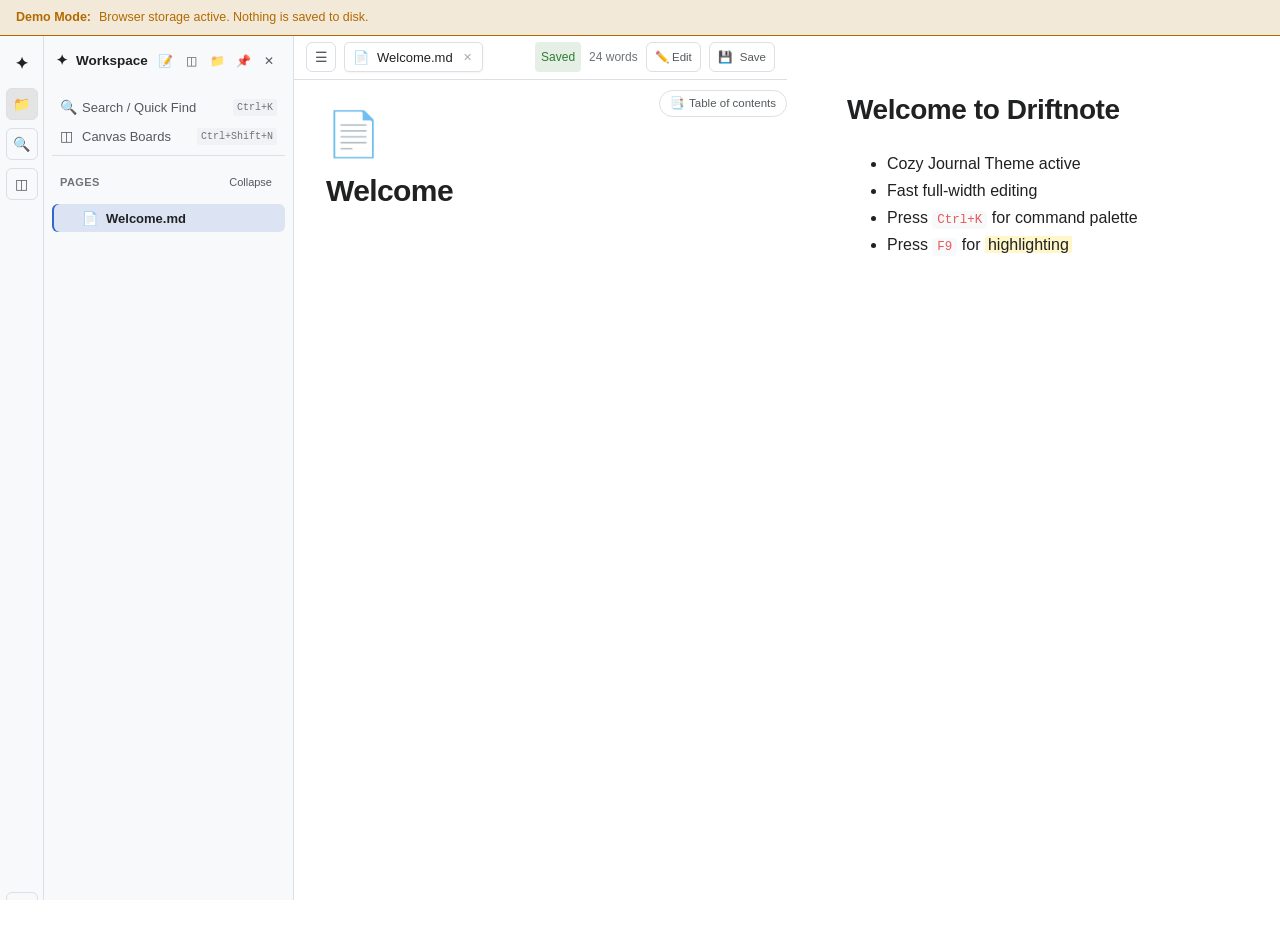
==== src/index.html @ 51c546cd "refactor(notes): remove meta chips from note header and strip all tag controls" ====
<!DOCTYPE html>
<html lang="en">
<head>
<meta charset="utf-8">
<meta name="viewport" content="width=device-width, initial-scale=1, viewport-fit=cover">
<title>Driftnote</title>
<link rel="stylesheet" href="style.css">
</head>
<body data-type="md" data-mode="read" data-canvas-view="board">

<div id="app-error-banner" class="banner banner-error" hidden>
  <strong>Error:</strong>
  <span id="app-error-text" style="flex:1"></span>
  <button id="btn-close-error-banner" style="background:transparent;border:none;cursor:pointer;color:inherit;font-size:16px;padding:0 4px;" aria-label="Dismiss">&times;</button>
</div>
<div id="tauri-missing-banner" class="banner banner-error" hidden>
  <strong>Critical Platform Error:</strong> Tauri environment detected but <code>window.__TAURI__.core</code> is missing. IPC disabled.
</div>
<div id="demo-mode-banner" class="banner banner-warn" hidden>
  <strong>Demo Mode:</strong> Browser storage active. Nothing is saved to disk.
</div>
<div id="canvas-broken-banner" class="banner banner-error" hidden>
  <strong>Corrupted Canvas JSON:</strong> Parsing failed. Edits and autosave are disabled for this file to prevent data loss.
</div>

<div id="shell">
  <!-- Minimal Collapsed Quick Rail -->
  <nav id="rail" aria-label="Quick Navigation">
    <div class="rail-logo" title="Driftnote">✦</div>

    <div class="rail-group">
      <button id="rail-files" class="rail-btn active" title="Toggle Sidebar (Shift+ArrowLeft)" aria-label="Toggle Files Sidebar">
        <span class="rail-icon">📁</span>
        <span class="rail-tooltip">Sidebar</span>
      </button>
      <button id="rail-search" class="rail-btn" title="Quick Find (Ctrl+K)" aria-label="Command Palette">
        <span class="rail-icon">🔍</span>
        <span class="rail-tooltip">Search</span>
      </button>
      <button id="rail-boards" class="rail-btn" title="New Canvas Board (Ctrl+Shift+N)" aria-label="New Canvas Board">
        <span class="rail-icon">◫</span>
        <span class="rail-tooltip">New Canvas</span>
      </button>
    </div>

    <div class="rail-footer">
      <button id="btn-open-settings-rail" class="rail-btn" title="Settings" aria-label="Settings">
        <span class="rail-icon">⚙️</span>
        <span class="rail-tooltip">Settings</span>
      </button>
      <!-- Kept for programmatic theme dispatch -->
      <button id="btn-theme" class="rail-btn" title="Toggle Theme (Ctrl+Shift+T)" aria-label="Toggle Theme" style="display:none">
        <span class="btn-icon">☀️</span>
      </button>
    </div>
  </nav>

  <!-- Slide-out Drawer Overlay Backdrop (Mobile) -->
  <div id="drawer-backdrop" class="drawer-backdrop" hidden></div>

  <!-- Notion-Style Sidebar (Drawer) -->
  <aside id="drawer" class="drawer" aria-label="File Drawer">
    <!-- Workspace Header -->
    <div class="drawer-header">
      <div class="vault-info" id="btn-sidebar-workspace-switch" title="Click to open or change folder">
        <span id="vault-icon" class="vault-icon">✦</span>
        <span id="vault-title" class="vault-title">Workspace</span>
      </div>
      <div class="drawer-header-actions">
        <button id="btn-new-note" class="btn-icon-sm" title="New note (Ctrl+N)" aria-label="New note">📝</button>
        <button id="btn-new-canvas" class="btn-icon-sm" title="New canvas (Ctrl+Shift+N)" aria-label="New canvas">◫</button>
        <button id="btn-new-folder" class="btn-icon-sm" title="New folder" aria-label="New folder">📁</button>
        <button id="btn-pin-drawer" class="btn-icon-sm" title="Pin sidebar" aria-pressed="true">📌</button>
        <button id="btn-close-drawer" class="btn-icon-sm btn-drawer-close" title="Close sidebar" aria-label="Close sidebar">✕</button>
      </div>
    </div>

    <!-- Quick Navigation (Search, Settings, Boards, Tags) -->
    <div class="sidebar-nav-list">
      <div class="sidebar-nav-item" id="nav-item-search">
        <span class="nav-item-icon">🔍</span>
        <span class="nav-item-label">Search / Quick Find</span>
        <span class="nav-item-key">Ctrl+K</span>
      </div>
      <div class="sidebar-nav-item" id="nav-item-boards">
        <span class="nav-item-icon">◫</span>
        <span class="nav-item-label">Canvas Boards</span>
        <span class="nav-item-key">Ctrl+Shift+N</span>
      </div>
    </div>

    <!-- Section: Pages -->
    <div class="sidebar-section-header">
      <span class="sidebar-section-title">PAGES</span>
      <div class="sidebar-section-actions">
        <button id="btn-collapse-all" class="btn-section-action" title="Collapse all folders">Collapse</button>
      </div>
    </div>

    <!-- Hidden triggers preserved for compatibility -->
    <button id="btn-open-dir" style="display:none">Open folder</button>

    <!-- File Tree -->
    <div id="file-tree" role="tree" aria-label="File tree"></div>

    <!-- Sidebar Bottom Footer -->
  </aside>

  <!-- Workspace Area -->
  <div id="workspace">
    <!-- Top Bar: Sidebar Toggle, Tabs, Save, Status -->
    <header id="tabs-bar">
      <button id="btn-open-drawer" class="tab-drawer-toggle" title="Toggle sidebar (Shift+ArrowLeft)" aria-label="Toggle sidebar">
        <span class="drawer-toggle-icon">☰</span>
      </button>

      <div id="tabs-list" class="tabs-list" role="tablist">
        <!-- Tab items injected dynamically by app.js -->
      </div>

      <div class="tabs-actions">
        <div id="status-pill-note" class="status-pill-group">
          <span id="status-badge" class="status-badge saved">Saved</span>
          <span id="pill-words" class="pill-meta">0 words</span>
          <button id="btn-view-mode" class="pill-btn" title="Toggle Read / Edit mode (Ctrl+E)">✏️ Edit</button>
        </div>

        <button id="btn-save" class="btn-sm btn-save" title="Save file (Ctrl+S)">
          <span>💾</span>
          <span>Save</span>
        </button>
      </div>
    </header>

    <!-- Main Stage Container -->
    <main id="main">
      <!-- Markdown Stage -->
      <section id="doc-container">
        <!-- Notion-Style Welcome Stage (Displayed when no note is open) -->
        <div id="welcome-stage" class="welcome-stage" hidden>
          <div class="welcome-card">
            <div class="welcome-icon">✦</div>
            <h2 class="welcome-title">Welcome to Driftnote</h2>
            <p class="welcome-desc">A private, offline markdown workspace and infinite visual canvas.</p>
            <div class="welcome-links">
              <button id="welcome-btn-open-dir" class="welcome-link">Open folder</button>
              <span class="welcome-sep">·</span>
              <button id="welcome-btn-new-note" class="welcome-link">New note</button>
              <span class="welcome-sep">·</span>
              <button id="welcome-btn-new-board" class="welcome-link">New canvas</button>
              <span class="welcome-sep">·</span>
              <button id="welcome-btn-settings" class="welcome-link">Settings</button>
            </div>
          </div>
        </div>

        <!-- Notion-Style Note Header with Title & Properties -->
        <div id="note-header" class="note-header">
          <div class="note-header-inner">
            <div id="note-page-icon" class="note-page-icon">📄</div>

            <div class="note-header-main">
              <h1 id="note-title" class="note-title" contenteditable="false" placeholder="Untitled">No file open</h1></div>
            </div>

            <!-- Outline Widget (On this page) -->
            <div id="note-outline-widget" class="outline-widget">
              <div class="outline-pill" tabindex="0" role="button" aria-expanded="false" title="Table of contents">
                <span class="outline-icon">📑</span>
                <span class="outline-label">Table of contents</span>
              </div>
              <div id="outline-dropdown" class="outline-dropdown" role="navigation" aria-label="Page Table of Contents">
                <div class="outline-dropdown-header">On this page</div>
                <div id="outline-list" class="outline-list"></div>
              </div>
            </div>
          </div>
        </div>

        <div id="md" class="md-stage">
          <div class="md-inner-wrapper">
            <textarea id="ed" spellcheck="false" aria-label="Note source" placeholder="Start typing your note here..."></textarea>
            <div id="pv" class="markdown-preview" aria-label="Rendered preview"></div>
          </div>
        </div>
      </section>

      <!-- Canvas Stage -->
      <section id="cv">
        <!-- Floating Canvas Top Toolbar -->
        <div id="canvas-top-bar" class="canvas-top-bar">
          <button id="ac" class="btn-canvas" title="Add Card">+ Card</button>
          <button id="ag" class="btn-canvas" title="Add Group">+ Group</button>
          <button id="btn-canvas-view" class="btn-canvas" title="Toggle Board / JSON view">JSON</button>
          <span class="canvas-sep"></span>
          <button id="zi" class="btn-canvas" title="Zoom in">+</button>
          <button id="zo" class="btn-canvas" title="Zoom out">&minus;</button>
          <button id="zr" class="btn-canvas" title="Reset view">Reset</button>
        </div>

        <div id="vp">
          <div id="world">
            <svg id="edges"></svg>
          </div>

          <!-- Floating Mini Toolbar above selected card -->
          <div id="card-toolbar" class="card-toolbar" hidden>
            <select id="tb-shape" title="Card shape">
              <option value="default">Default</option>
              <option value="rect">Rectangle</option>
              <option value="pill">Pill</option>
              <option value="circle">Circle</option>
              <option value="diamond">Diamond</option>
              <option value="para">Parallelogram</option>
            </select>
            <select id="tb-border" title="Border style">
              <option value="solid">Solid</option>
              <option value="dashed">Dashed</option>
              <option value="dotted">Dotted</option>
              <option value="none">None</option>
            </select>
            <select id="tb-align" title="Text alignment">
              <option value="left">Left</option>
              <option value="center">Center</option>
              <option value="right">Right</option>
            </select>
            <input type="range" id="tb-width" min="1" max="6" value="2" title="Border width">
            <div class="tb-colors">
              <button data-c="" class="tb-swatch tb-none" title="No color">∅</button>
              <button data-c="1" class="tb-swatch" style="background:var(--c-1)" title="Red"></button>
              <button data-c="2" class="tb-swatch" style="background:var(--c-2)" title="Orange"></button>
              <button data-c="3" class="tb-swatch" style="background:var(--c-3)" title="Yellow"></button>
              <button data-c="4" class="tb-swatch" style="background:var(--c-4)" title="Green"></button>
              <button data-c="5" class="tb-swatch" style="background:var(--c-5)" title="Blue"></button>
              <button data-c="6" class="tb-swatch" style="background:var(--c-6)" title="Purple"></button>
              <input type="color" id="tb-custom-color" class="tb-color-input" title="Custom color" value="#2383e2">
            </div>
            <button id="tb-del" title="Delete card" class="btn-del">🗑️</button>
          </div>
        </div>

        <textarea id="js" spellcheck="false" aria-label="Canvas JSON"></textarea>

        <!-- Canvas Minimap -->
        <div id="canvas-minimap" class="canvas-minimap" title="Canvas Minimap">
          <canvas id="minimap-canvas" width="160" height="100"></canvas>
        </div>
      </section>

      <!-- Image Viewer Stage -->
      <section id="img-viewer">
        <div class="img-viewer-bar">
          <span id="img-meta">Image viewer</span>
          <div style="display:flex;gap:4px">
            <button id="btn-img-fit">Fit</button>
            <button id="btn-img-100">100%</button>
            <button id="btn-img-zin">+</button>
            <button id="btn-img-zout">&minus;</button>
          </div>
        </div>
        <div id="img-canvas">
          <img id="img-viewed" alt="Image asset">
        </div>
      </section>
    </main>

    <!-- Canvas Floating Zoom Control (Only shown in Canvas mode) -->
    <div id="status-pill" class="status-pill" role="status" aria-live="polite">
      <div id="status-pill-canvas" class="status-pill-group" style="display:none">
        <span id="pill-canvas-zoom" class="pill-meta">100%</span>
        <button id="pill-zin" class="pill-btn" title="Zoom In">+</button>
        <button id="pill-zout" class="pill-btn" title="Zoom Out">&minus;</button>
        <button id="pill-zr" class="pill-btn" title="Reset View">⟲</button>
      </div>
    </div>
  </div>
</div>

<!-- Notion-Style Settings Modal -->
<div id="settings-modal" class="modal-overlay" hidden>
  <div class="settings-card">
    <div class="settings-header">
      <div class="settings-title-wrap">
        <span class="settings-icon">⚙️</span>
        <h3>Settings</h3>
      </div>
      <button id="btn-close-settings" class="btn-icon-sm" aria-label="Close settings">✕</button>
    </div>

    <div class="settings-body">
      <!-- Section: Appearance -->
      <div class="settings-section">
        <div class="settings-section-title">Appearance</div>
        <div class="settings-row">
          <div class="settings-label-wrap">
            <span class="settings-label">Color Theme</span>
            <span class="settings-desc">Customize how Driftnote looks on your device</span>
          </div>
          <div class="theme-switch-group">
            <button id="btn-theme-light" class="theme-choice-btn">☀️ Light</button>
            <button id="btn-theme-dark" class="theme-choice-btn">🌙 Dark</button>
          </div>
        </div>
      </div>

      <!-- Section: Editor & Saving -->
      <div class="settings-section">
        <div class="settings-section-title">Editor & Saving</div>
        <div class="settings-row">
          <div class="settings-label-wrap">
            <span class="settings-label">Autosave Edits</span>
            <span class="settings-desc">Automatically save notes and boards 1 second after typing</span>
          </div>
          <label class="notion-toggle">
            <input type="checkbox" id="chk-autosave" checked>
            <span class="toggle-slider"></span>
          </label>
        </div>

        <div class="settings-row">
          <div class="settings-label-wrap">
            <span class="settings-label">Workspace Folder</span>
            <span id="settings-folder-path" class="settings-desc">Current: Not selected</span>
          </div>
          <button id="btn-settings-open-folder" class="btn-notion-sm">Change Folder</button>
        </div>
      </div>

      <!-- Section: Files -->
      <div class="settings-section">
        <div class="settings-section-title">Files</div>
        <div class="settings-row">
          <div class="settings-label-wrap">
            <span class="settings-label">Allow rename and move to trash</span>
            <span class="settings-desc">Enable renaming and moving files to .driftnote-trash</span>
          </div>
          <label class="notion-toggle">
            <input type="checkbox" id="chk-allow-rename-trash">
            <span class="toggle-slider"></span>
          </label>
        </div>
      </div>

      <!-- Section: Keyboard & Shortcuts -->
      <div id="settings-section-shortcuts" class="settings-section">
        <div class="settings-section-title">Shortcuts</div>
        <div class="settings-row">
          <div class="settings-label-wrap">
            <span class="settings-label">Keyboard Shortcuts</span>
            <span class="settings-desc">View and customize hotkeys across Driftnote</span>
          </div>
          <button id="btn-settings-shortcuts" class="btn-notion-sm">View Shortcuts</button>
        </div>
      </div>

      <!-- Section: About -->
      <div class="settings-section">
        <div class="settings-section-title">About Driftnote</div>
        <div class="settings-row">
          <div class="settings-label-wrap">
            <span class="settings-label">Driftnote v0.1.0</span>
            <span class="settings-desc">Local-first, zero network telemetry, strict offline note workspace</span>
          </div>
          <span class="settings-badge">Offline Ready</span>
        </div>
      </div>
    </div>

    <div class="settings-footer">
      <button id="btn-done-settings" class="btn-primary">Done</button>
    </div>
  </div>
</div>

<!-- Command Palette Modal -->
<div id="palette-modal" class="modal-overlay" hidden>
  <div class="palette-card">
    <div class="palette-input-wrap">
      <span class="palette-icon">🔍</span>
      <input type="text" id="palette-input" class="palette-input" placeholder="Type a command or file name..." autocomplete="off" spellcheck="false">
      <span class="palette-hint">ESC to close</span>
    </div>
    <div id="palette-results" class="palette-results" role="listbox"></div>
  </div>
</div>

<!-- Shortcuts Dialog Modal -->
<div id="shortcuts-modal" class="modal-overlay" hidden>
  <div class="shortcuts-card">
    <div class="shortcuts-header">
      <div class="shortcuts-title-wrap">
        <span class="shortcuts-icon">⌨️</span>
        <h3>Keyboard Shortcuts</h3>
      </div>
      <button id="btn-close-shortcuts" class="btn-icon-sm" aria-label="Close shortcuts">✕</button>
    </div>
    <div id="shortcuts-conflict-banner" class="banner banner-warn" hidden></div>
    <div id="shortcuts-list" class="shortcuts-list"></div>
    <div class="shortcuts-footer">
      <button id="btn-reset-shortcuts">Reset to defaults</button>
      <button id="btn-done-shortcuts" class="btn-primary">Done</button>
    </div>
  </div>
</div>

<!-- Standard In-App Dialog Modal -->
<div id="modal" hidden>
  <div class="modal-card">
    <h3 id="modal-title">Notice</h3>
    <p id="modal-desc"></p>
    <input type="text" id="modal-input" class="modal-input" hidden spellcheck="false">
    <div id="modal-err" class="modal-err" hidden></div>
    <div class="modal-actions" id="modal-actions">
      <button id="modal-cancel">Cancel</button>
      <button id="modal-ok" class="btn-primary">OK</button>
    </div>
  </div>
</div>

<div id="toast" hidden></div>

<script src="vendor/marked.min.js"></script>
<script src="vendor/purify.min.js"></script>
<script src="app.js"></script>
</body>
</html>
---- src/style.css ----
/* ==========================================================================
   DRIFTNOTE - NOTION MINIMALIST DESIGN SYSTEM
   ========================================================================== */

:root {
  color-scheme: light;
  --bg: #ffffff;
  --panel: #f7f6f3;
  --panel-alt: #f1f0eb;
  --card-bg: #ffffff;
  --ink: #37352f;
  --mute: #787774;
  --faint: #9b9a97;
  --line: #edece9;
  --line-strong: #d3d1cb;
  --hover: rgba(55, 53, 47, 0.06);
  --active-hover: rgba(55, 53, 47, 0.1);
  --acc: #2383e2;
  --acchov: #186dc1;
  --accbg: #e8f3fc;
  --grid: #e6e5e0;
  --ok: #0f7b6c;
  --warn: #df9900;
  --bad: #eb5757;
  --code-bg: #f7f6f3;
  --code-ink: #eb5757;
  --font-ui: ui-sans-serif, -apple-system, BlinkMacSystemFont, "Segoe UI", Helvetica, "Apple Color Emoji", Arial, sans-serif;
  --font-text: ui-sans-serif, -apple-system, BlinkMacSystemFont, "Segoe UI", Helvetica, "Apple Color Emoji", Arial, sans-serif;
  --font-mono: "SFMono-Regular", Menlo, Consolas, "PT Mono", "Liberation Mono", Courier, monospace;
  --c-1: #eb5757;
  --c-2: #d9730d;
  --c-3: #cb912f;
  --c-4: #448361;
  --c-5: #2383e2;
  --c-6: #9065b0;
  --text-on-acc: #ffffff;
  --modal-backdrop: rgba(15, 15, 15, 0.5);
  --shadow-sm: rgba(15, 15, 15, 0.05);
  --shadow-md: rgba(15, 15, 15, 0.1);
  --shadow-lg: rgba(15, 15, 15, 0.2);

  --rail-width: 44px;
  --drawer-width: 250px;
  --rail-bg: var(--panel);
  --drawer-bg: var(--panel);
  --pill-bg: var(--bg);
  --pill-border: var(--line);
  --chip-bg: transparent;
  --chip-ink: var(--mute);
  --tab-bg: transparent;
  --tab-active-bg: var(--bg);
  --tab-active-border: var(--line);
  --minimap-bg: var(--panel);
}

:root[data-theme="dark"] {
  color-scheme: dark;
  --bg: #191919;
  --panel: #202020;
  --panel-alt: #262626;
  --card-bg: #252525;
  --ink: #d4d4d4;
  --mute: #9b9b9b;
  --faint: #6e6e6e;
  --line: #2d2d2d;
  --line-strong: #3d3d3d;
  --hover: rgba(255, 255, 255, 0.06);
  --active-hover: rgba(255, 255, 255, 0.1);
  --acc: #3f8ae0;
  --acchov: #2874cf;
  --accbg: #1e2836;
  --grid: #282828;
  --ok: #2eaadc;
  --warn: #e9973f;
  --bad: #ff5c5c;
  --code-bg: #242424;
  --code-ink: #ff7b72;
  --c-1: #ff5c5c;
  --c-2: #f08c35;
  --c-3: #e0ac3c;
  --c-4: #4dab82;
  --c-5: #3f8ae0;
  --c-6: #a77cd4;
  --text-on-acc: #ffffff;
  --modal-backdrop: rgba(0, 0, 0, 0.7);
  --shadow-sm: rgba(0, 0, 0, 0.3);
  --shadow-md: rgba(0, 0, 0, 0.5);
  --shadow-lg: rgba(0, 0, 0, 0.7);

  --rail-bg: var(--panel);
  --drawer-bg: var(--panel);
  --pill-bg: var(--panel);
  --pill-border: var(--line);
  --chip-bg: transparent;
  --chip-ink: var(--mute);
  --tab-bg: transparent;
  --tab-active-bg: #2a2a2a;
  --tab-active-border: var(--line-strong);
  --minimap-bg: var(--panel);
}

*, *::before, *::after {
  box-sizing: border-box;
}

[hidden] {
  display: none !important;
}

html, body {
  margin: 0;
  padding: 0;
  width: 100vw;
  height: 100vh;
  overflow: hidden;
  background: var(--bg);
  color: var(--ink);
  font: 14px/1.5 var(--font-ui);
  user-select: none;
  -webkit-user-select: none;
  -webkit-font-smoothing: antialiased;
}

/* ==========================================================================
   APP SHELL LAYOUT
   ========================================================================== */
#shell {
  display: flex;
  width: 100vw;
  height: 100vh;
  overflow: hidden;
  position: relative;
  background: var(--bg);
}

/* ==========================================================================
   MINIMAL QUICK RAIL (COLLAPSED STATE)
   ========================================================================== */
#rail {
  width: var(--rail-width);
  min-width: var(--rail-width);
  height: 100vh;
  background: var(--rail-bg);
  border-right: 1px solid var(--line);
  display: flex;
  flex-direction: column;
  align-items: center;
  padding: 10px 0;
  gap: 12px;
  z-index: 40;
  transition: width 0.2s ease, opacity 0.2s ease;
}

/* When drawer is closed, hide both rail and drawer so main area takes full width */
#shell:not(.drawer-open) #rail,
#shell:not(.drawer-open) #drawer {
  display: none !important;
}

.rail-logo {
  font-size: 16px;
  color: var(--ink);
  font-weight: 600;
  height: 32px;
  display: flex;
  align-items: center;
  justify-content: center;
  cursor: default;
}

.rail-group {
  display: flex;
  flex-direction: column;
  gap: 6px;
  align-items: center;
  flex: 1;
}

.rail-footer {
  display: flex;
  flex-direction: column;
  gap: 6px;
  align-items: center;
}

.rail-btn {
  width: 32px;
  height: 32px;
  border-radius: 5px;
  border: none;
  background: transparent;
  color: var(--mute);
  display: flex;
  align-items: center;
  justify-content: center;
  cursor: pointer;
  position: relative;
  transition: background 0.12s ease, color 0.12s ease;
  font-size: 14px;
  padding: 0;
}

.rail-btn:hover {
  background: var(--hover);
  color: var(--ink);
}

.rail-btn.active {
  background: var(--active-hover);
  color: var(--ink);
}

.rail-tooltip {
  position: absolute;
  left: calc(100% + 8px);
  top: 50%;
  transform: translateY(-50%);
  background: var(--card-bg);
  color: var(--ink);
  font-size: 11px;
  font-weight: 500;
  padding: 3px 8px;
  border-radius: 4px;
  border: 1px solid var(--line);
  box-shadow: 0 4px 12px var(--shadow-md);
  white-space: nowrap;
  pointer-events: none;
  opacity: 0;
  transition: opacity 0.15s ease;
  z-index: 100;
}

.rail-btn:hover .rail-tooltip {
  opacity: 1;
}

/* ==========================================================================
   NOTION-STYLE SIDEBAR (DRAWER)
   ========================================================================== */
.drawer-backdrop {
  display: none;
  pointer-events: none;
}

#drawer {
  width: var(--drawer-width);
  min-width: var(--drawer-width);
  height: 100vh;
  background: var(--drawer-bg);
  border-right: 1px solid var(--line);
  display: flex;
  flex-direction: column;
  padding: 10px 8px;
  gap: 6px;
  z-index: 30;
  flex-shrink: 0;
  transition: transform 0.2s cubic-bezier(0.16, 1, 0.3, 1), margin-left 0.2s cubic-bezier(0.16, 1, 0.3, 1);
}

#shell:not(.drawer-open) #drawer {
  margin-left: calc(-1 * var(--drawer-width));
  transform: translateX(-100%);
  position: absolute;
  pointer-events: none;
  visibility: hidden;
}

#shell.drawer-open:not(.drawer-pinned) #drawer {
  position: absolute;
  left: var(--rail-width);
  top: 0;
  box-shadow: 4px 0 24px var(--shadow-md);
  pointer-events: auto;
  visibility: visible;
}

#shell.drawer-open.drawer-pinned #drawer {
  position: relative;
  left: 0;
  box-shadow: none;
  pointer-events: auto;
  visibility: visible;
}

/* Workspace Header */
.drawer-header {
  display: flex;
  align-items: center;
  justify-content: space-between;
  height: 34px;
  padding: 0 6px;
  border-radius: 6px;
  transition: background 0.12s ease;
}

.drawer-header:hover {
  background: var(--hover);
}

.vault-info {
  display: flex;
  align-items: center;
  gap: 8px;
  font-weight: 600;
  color: var(--ink);
  cursor: pointer;
  overflow: hidden;
  flex: 1;
}

.vault-icon {
  font-size: 14px;
  color: var(--ink);
}

.vault-title {
  font-size: 13.5px;
  overflow: hidden;
  text-overflow: ellipsis;
  white-space: nowrap;
}

.drawer-header-actions {
  display: flex;
  align-items: center;
  gap: 2px;
}

.btn-icon-sm {
  width: 24px;
  height: 24px;
  border-radius: 4px;
  border: none;
  background: transparent;
  color: var(--mute);
  cursor: pointer;
  display: flex;
  align-items: center;
  justify-content: center;
  font-size: 12px;
  padding: 0;
}

.btn-icon-sm:hover {
  background: var(--hover);
  color: var(--ink);
}

.btn-icon-sm[aria-pressed="true"] {
  color: var(--acc);
}

/* Quick Navigation Links */
.sidebar-nav-list {
  display: flex;
  flex-direction: column;
  gap: 1px;
  padding: 4px 0;
  border-bottom: 1px solid var(--line);
}

.sidebar-nav-item {
  display: flex;
  align-items: center;
  height: 28px;
  padding: 0 8px;
  border-radius: 5px;
  font-size: 13px;
  color: var(--mute);
  cursor: pointer;
  transition: background 0.12s ease, color 0.12s ease;
}

.sidebar-nav-item:hover {
  background: var(--hover);
  color: var(--ink);
}

.nav-item-icon {
  font-size: 14px;
  width: 22px;
  flex-shrink: 0;
}

.nav-item-label {
  flex: 1;
  overflow: hidden;
  text-overflow: ellipsis;
  white-space: nowrap;
}

.nav-item-key {
  font-size: 10px;
  color: var(--faint);
  font-family: var(--font-mono);
  background: var(--panel-alt);
  padding: 1px 4px;
  border-radius: 3px;
}

/* Section Header (Pages) */
.sidebar-section-header {
  display: flex;
  align-items: center;
  justify-content: space-between;
  padding: 10px 8px 4px 8px;
}

.sidebar-section-title {
  font-size: 11px;
  font-weight: 600;
  letter-spacing: 0.04em;
  color: var(--faint);
}

.sidebar-section-actions {
  display: flex;
  align-items: center;
  gap: 3px;
}

.btn-section-action {
  font-size: 11px;
  color: var(--mute);
  background: transparent;
  border: none;
  padding: 2px 5px;
  border-radius: 4px;
  cursor: pointer;
}

.btn-section-action:hover {
  background: var(--hover);
  color: var(--ink);
}

/* Notion-Style File Tree */
#file-tree {
  flex: 1;
  overflow-y: auto;
  overflow-x: hidden;
  display: flex;
  flex-direction: column;
  gap: 1px;
  padding-top: 2px;
}

.tree-empty-prompt {
  display: flex;
  flex-direction: column;
  align-items: center;
  justify-content: center;
  padding: 30px 14px;
  text-align: center;
  gap: 10px;
  color: var(--mute);
}

.tree-empty-icon {
  font-size: 26px;
  opacity: 0.8;
}

.tree-empty-text {
  font-size: 12px;
  line-height: 1.4;
  color: var(--mute);
}

.btn-tree-open {
  margin-top: 4px;
  padding: 5px 12px;
  border-radius: 4px;
  border: 1px solid var(--line);
  background: var(--panel);
  color: var(--ink);
  font-size: 12px;
  font-weight: 500;
  cursor: pointer;
  transition: background 0.12s ease;
}

.btn-tree-open:hover {
  background: var(--hover);
  color: var(--ink);
}

.tree-row {
  display: flex;
  align-items: center;
  height: 28px;
  padding: 0 6px;
  border-radius: 5px;
  cursor: pointer;
  color: var(--ink);
  font-size: 13px;
  white-space: nowrap;
  overflow: hidden;
  text-overflow: ellipsis;
  gap: 6px;
  transition: background 0.1s ease;
}

.tree-row:hover {
  background: var(--hover);
}

.tree-row.active {
  background: var(--active-hover);
  color: var(--ink);
  font-weight: 500;
}

.tree-indent {
  display: inline-block;
  width: 14px;
  flex-shrink: 0;
}

.tree-icon {
  font-size: 13px;
  flex-shrink: 0;
  width: 16px;
  text-align: center;
  color: var(--mute);
}

.tree-label {
  overflow: hidden;
  text-overflow: ellipsis;
  white-space: nowrap;
  flex: 1;
}

/* Sidebar Footer */
.sidebar-footer {
  padding-top: 6px;
  border-top: 1px solid var(--line);
  display: flex;
  flex-direction: column;
  gap: 2px;
}

.sidebar-bottom-btn {
  display: flex;
  align-items: center;
  gap: 8px;
  width: 100%;
  height: 28px;
  padding: 0 8px;
  border: none;
  background: transparent;
  color: var(--mute);
  font-size: 13px;
  border-radius: 5px;
  cursor: pointer;
  text-align: left;
}

.sidebar-bottom-btn:hover {
  background: var(--hover);
  color: var(--ink);
}

/* ==========================================================================
   WORKSPACE & TABS BAR
   ========================================================================== */
#workspace {
  flex: 1;
  height: 100vh;
  display: flex;
  flex-direction: column;
  position: relative;
  overflow: hidden;
  background: var(--bg);
}

#tabs-bar {
  height: 42px;
  min-height: 42px;
  background: var(--bg);
  border-bottom: 1px solid var(--line);
  display: flex;
  align-items: center;
  padding: 0 14px;
  gap: 8px;
  z-index: 10;
}

.tab-drawer-toggle {
  width: 28px;
  height: 28px;
  border-radius: 4px;
  border: none;
  background: transparent;
  color: var(--mute);
  cursor: pointer;
  display: flex;
  align-items: center;
  justify-content: center;
  font-size: 14px;
  padding: 0;
}

.tab-drawer-toggle:hover {
  background: var(--hover);
  color: var(--ink);
}

.tabs-list {
  display: flex;
  align-items: center;
  gap: 4px;
  flex: 1;
  overflow-x: auto;
  overflow-y: hidden;
  height: 100%;
}

.tabs-list::-webkit-scrollbar {
  display: none;
}

.tab-pill {
  display: flex;
  align-items: center;
  gap: 6px;
  height: 28px;
  padding: 0 8px;
  background: transparent;
  border: 1px solid transparent;
  border-radius: 5px;
  font-size: 12.5px;
  color: var(--mute);
  cursor: pointer;
  white-space: nowrap;
  transition: all 0.12s ease;
  user-select: none;
}

.tab-pill:hover {
  background: var(--hover);
  color: var(--ink);
}

.tab-pill.active {
  background: var(--tab-active-bg);
  color: var(--ink);
  border-color: var(--tab-active-border);
  font-weight: 500;
  box-shadow: 0 1px 3px var(--shadow-sm);
}

.tab-dot {
  width: 5px;
  height: 5px;
  border-radius: 50%;
  background: var(--warn);
  display: none;
}

.tab-pill.dirty .tab-dot {
  display: inline-block;
}

.tab-close {
  border: none;
  background: transparent;
  color: var(--faint);
  font-size: 11px;
  padding: 0 2px;
  cursor: pointer;
  border-radius: 3px;
  opacity: 0.6;
}

.tab-pill:hover .tab-close {
  opacity: 1;
}

.tab-close:hover {
  color: var(--bad);
  background: var(--hover);
}

.tabs-actions {
  display: flex;
  align-items: center;
  gap: 8px;
}

.status-pill-group {
  display: flex;
  align-items: center;
  gap: 6px;
}

.status-badge {
  font-size: 11px;
  padding: 2px 6px;
  border-radius: 4px;
  font-weight: 500;
}

.status-badge.saved {
  color: var(--ok);
  background: color-mix(in srgb, var(--ok) 12%, transparent);
}

.status-badge.unsaved {
  color: var(--warn);
  background: color-mix(in srgb, var(--warn) 12%, transparent);
}

.pill-meta {
  font-size: 11.5px;
  color: var(--faint);
}

.pill-btn, .btn-save {
  height: 26px;
  padding: 0 8px;
  border-radius: 4px;
  border: 1px solid var(--line);
  background: transparent;
  color: var(--mute);
  font-size: 11.5px;
  cursor: pointer;
  display: flex;
  align-items: center;
  gap: 4px;
  transition: all 0.12s ease;
}

.pill-btn:hover, .btn-save:hover {
  background: var(--hover);
  color: var(--ink);
}

/* ==========================================================================
   MAIN CONTENT STAGE (NOTION DOCUMENT CANVAS)
   ========================================================================== */
#main {
  flex: 1;
  position: relative;
  overflow: hidden;
  display: flex;
  background: var(--bg);
}

body[data-type="md"] #doc-container { display: flex; }
body[data-type="md"] #cv { display: none; }
body[data-type="md"] #img-viewer { display: none; }

body[data-type="cv"] #doc-container { display: none; }
body[data-type="cv"] #cv { display: flex; }
body[data-type="cv"] #img-viewer { display: none; }

body[data-type="img"] #doc-container { display: none; }
body[data-type="img"] #cv { display: none; }
body[data-type="img"] #img-viewer { display: flex; }

#doc-container {
  flex: 1;
  display: flex;
  flex-direction: column;
  overflow-y: auto;
  overflow-x: hidden;
  height: 100%;
}

/* ==========================================================================
   NOTION-STYLE WELCOME STAGE (EMPTY STATE)
   ========================================================================== */
.welcome-stage {
  flex: 1;
  display: flex;
  align-items: center;
  justify-content: center;
  padding: 40px 20px;
  background: var(--bg);
}

.welcome-card {
  max-width: 480px;
  width: 100%;
  text-align: center;
  display: flex;
  flex-direction: column;
  align-items: center;
  gap: 16px;
}

.welcome-icon {
  font-size: 44px;
  color: var(--ink);
  line-height: 1;
  margin-bottom: 4px;
}

.welcome-title {
  font-size: 26px;
  font-weight: 700;
  color: var(--ink);
  letter-spacing: -0.02em;
  margin: 0;
}

.welcome-desc {
  font-size: 14px;
  color: var(--mute);
  line-height: 1.5;
  margin: 0;
  max-width: 380px;
}

.welcome-actions {
  display: flex;
  flex-direction: column;
  gap: 8px;
  width: 100%;
  max-width: 260px;
  margin-top: 8px;
}

.welcome-btn {
  display: flex;
  align-items: center;
  justify-content: center;
  gap: 8px;
  height: 36px;
  padding: 0 16px;
  border-radius: 6px;
  border: 1px solid var(--line);
  background: var(--panel);
  color: var(--ink);
  font-size: 13px;
  font-weight: 500;
  cursor: pointer;
  transition: background 0.12s ease, border-color 0.12s ease;
}

.welcome-btn:hover {
  background: var(--hover);
  border-color: var(--mute);
}

.welcome-btn.primary {
  background: var(--acc);
  color: var(--text-on-acc);
  border-color: var(--acc);
}

.welcome-btn.primary:hover {
  opacity: 0.92;
}

.note-header {
  padding: 48px 60px 16px 60px;
  background: var(--bg);
  display: flex;
  justify-content: center;
  width: 100%;
}

.note-header-inner {
  width: 100%;
  max-width: none;
  display: flex;
  flex-direction: column;
  gap: 12px;
  position: relative;
}

.note-page-icon {
  font-size: 44px;
  line-height: 1;
  cursor: default;
  margin-bottom: 4px;
}

.note-header-main {
  display: flex;
  flex-direction: column;
  gap: 12px;
}

.note-title {
  margin: 0;
  font-size: 36px;
  font-weight: 700;
  letter-spacing: -0.02em;
  color: var(--ink);
  font-family: var(--font-ui);
  line-height: 1.25;
  outline: none;
  word-break: break-word;
}

/* Notion Property Rows */
.note-properties-list {
  display: flex;
  flex-direction: column;
  gap: 4px;
  padding-top: 4px;
}

.note-property-row {
  display: flex;
  align-items: center;
  font-size: 12.5px;
  gap: 12px;
}

.prop-name {
  width: 110px;
  color: var(--mute);
  display: flex;
  align-items: center;
  gap: 6px;
}

.prop-val {
  color: var(--ink);
}

/* Table of Contents Outline Widget */
.outline-widget {
  position: absolute;
  right: 0;
  top: 10px;
}

.outline-pill {
  display: flex;
  align-items: center;
  gap: 5px;
  padding: 4px 10px;
  background: transparent;
  border: 1px solid var(--line);
  border-radius: 14px;
  font-size: 11.5px;
  color: var(--mute);
  cursor: pointer;
  transition: all 0.12s ease;
}

.outline-pill:hover,
.outline-widget:hover .outline-pill,
.outline-widget.force-open .outline-pill {
  background: var(--hover);
  color: var(--ink);
}

.outline-dropdown {
  position: absolute;
  right: 0;
  top: calc(100% + 6px);
  width: 250px;
  max-height: 360px;
  background: var(--card-bg);
  border: 1px solid var(--line);
  border-radius: 8px;
  box-shadow: 0 8px 24px var(--shadow-md);
  padding: 8px;
  overflow-y: auto;
  opacity: 0;
  pointer-events: none;
  transform: translateY(-4px);
  transition: all 0.15s ease;
  z-index: 50;
}

.outline-widget:hover .outline-dropdown,
.outline-widget.force-open .outline-dropdown {
  opacity: 1;
  pointer-events: auto;
  transform: translateY(0);
}

.outline-dropdown-header {
  font-size: 11px;
  font-weight: 600;
  text-transform: uppercase;
  letter-spacing: 0.04em;
  color: var(--faint);
  margin-bottom: 6px;
  padding-bottom: 4px;
  border-bottom: 1px solid var(--line);
}

.outline-list {
  display: flex;
  flex-direction: column;
  gap: 2px;
}

.outline-item {
  font-size: 12px;
  color: var(--ink);
  padding: 4px 6px;
  border-radius: 4px;
  cursor: pointer;
  text-decoration: none;
  white-space: nowrap;
  overflow: hidden;
  text-overflow: ellipsis;
}

.outline-item:hover {
  background: var(--hover);
  color: var(--acc);
}

.outline-item.h2 { padding-left: 14px; color: var(--mute); }
.outline-item.h3 { padding-left: 24px; color: var(--faint); }

/* Markdown Viewport & Typing Area */
.md-stage {
  flex: 1;
  display: flex;
  justify-content: center;
  width: 100%;
  padding-bottom: 120px;
}

.md-inner-wrapper {
  width: 100%;
  max-width: none;
  padding: 0 60px;
}

#ed, #pv {
  width: 100%;
  box-sizing: border-box;
  outline: none;
}

#ed {
  border: 0;
  resize: none;
  font: 15px/1.65 var(--font-text);
  background: transparent;
  color: var(--ink);
  display: none;
  min-height: 400px;
  user-select: text;
  -webkit-user-select: text;
}

#pv {
  font: 15px/1.7 var(--font-text);
  color: var(--ink);
  display: block;
  user-select: text;
  -webkit-user-select: text;
}

body[data-mode="edit"] #ed { display: block; }
body[data-mode="edit"] #pv { display: none; }
body[data-mode="read"] #ed { display: none; }
body[data-mode="read"] #pv { display: block; }

#pv h1 {
  font-size: 28px;
  font-weight: 700;
  letter-spacing: -0.015em;
  margin: 1.8em 0 0.4em 0;
  color: var(--ink);
}

#pv h2 {
  font-size: 22px;
  font-weight: 600;
  margin: 1.4em 0 0.3em 0;
  color: var(--ink);
}

#pv h3 {
  font-size: 18px;
  font-weight: 600;
  margin: 1.2em 0 0.25em 0;
  color: var(--ink);
}

#pv p {
  margin: 0.6em 0;
}

#pv mark {
  background: color-mix(in srgb, #ffea79 40%, transparent);
  color: inherit;
  padding: 0 3px;
  border-radius: 2px;
}

:root[data-theme="dark"] #pv mark {
  background: color-mix(in srgb, #e0ac3c 28%, transparent);
}

#pv blockquote {
  margin: 1em 0;
  padding: 4px 14px;
  border-left: 3px solid var(--ink);
  color: var(--mute);
}

#pv pre {
  background: var(--code-bg);
  border: 1px solid var(--line);
  padding: 14px 16px;
  border-radius: 6px;
  overflow-x: auto;
  font-family: var(--font-mono);
  font-size: 13px;
  line-height: 1.5;
}

#pv code {
  background: var(--code-bg);
  color: var(--code-ink);
  padding: 2px 5px;
  border-radius: 4px;
  font-family: var(--font-mono);
  font-size: 12.5px;
}

#pv table {
  border-collapse: collapse;
  width: 100%;
  margin: 16px 0;
  font-size: 13.5px;
}

#pv th, #pv td {
  border: 1px solid var(--line);
  padding: 8px 12px;
  text-align: left;
}

#pv th {
  background: var(--panel);
  font-weight: 600;
}

#pv img {
  max-width: 100%;
  height: auto;
  border-radius: 6px;
  border: 1px solid var(--line);
}

/* ==========================================================================
   CANVAS STAGE
   ========================================================================== */
#cv {
  flex: 1;
  position: relative;
  overflow: hidden;
  background: var(--bg);
}

.canvas-top-bar {
  position: absolute;
  top: 14px;
  left: 50%;
  transform: translateX(-50%);
  background: color-mix(in srgb, var(--card-bg) 90%, transparent);
  border: 1px solid var(--line);
  box-shadow: 0 4px 16px var(--shadow-sm);
  backdrop-filter: blur(12px);
  -webkit-backdrop-filter: blur(12px);
  padding: 3px 8px;
  border-radius: 20px;
  display: flex;
  align-items: center;
  gap: 4px;
  z-index: 20;
}

.btn-canvas {
  height: 24px;
  padding: 0 8px;
  border: none;
  background: transparent;
  color: var(--ink);
  font-size: 11.5px;
  border-radius: 12px;
  cursor: pointer;
}

.btn-canvas:hover {
  background: var(--hover);
}

.canvas-sep {
  width: 1px;
  height: 14px;
  background: var(--line);
  margin: 0 2px;
}

#vp {
  width: 100%;
  height: 100%;
  position: relative;
  overflow: hidden;
  background-image: radial-gradient(var(--grid) 1px, transparent 1px);
  background-size: 28px 28px;
}

#vp.moving * {
  box-shadow: none !important;
}

#world {
  position: absolute;
  top: 0;
  left: 0;
  width: 0;
  height: 0;
  transform-origin: 0 0;
  will-change: transform;
}

#edges {
  position: absolute;
  top: -100000px;
  left: -100000px;
  width: 200000px;
  height: 200000px;
  pointer-events: none;
}

.edge-path {
  fill: none;
  stroke: var(--line-strong);
  stroke-width: 2px;
  pointer-events: stroke;
  cursor: pointer;
}

.edge-path.sel {
  stroke: var(--acc);
  stroke-width: 3px;
}

.node {
  position: absolute;
  box-sizing: border-box;
  display: flex;
  flex-direction: column;
  padding: 12px;
  color: var(--ink);
  z-index: 2;
  cursor: move;
  border-radius: 6px;
  --node-border-width: 2px;
}

.node::before {
  content: "";
  position: absolute;
  inset: 0;
  background: var(--card-bg);
  border: var(--node-border-width) solid var(--line);
  border-radius: 6px;
  z-index: -1;
  pointer-events: none;
  box-shadow: 0 1px 4px var(--shadow-sm);
  transition: border-color 0.12s ease, background 0.12s ease;
}

.node.sel::before {
  border-color: var(--acc) !important;
}

.node[data-shape="rect"]::before { border-radius: 0; }
.node[data-shape="pill"]::before { border-radius: 9999px; }
.node[data-shape="circle"]::before { border-radius: 50%; }
.node[data-shape="diamond"]::before {
  border-radius: 0;
  clip-path: polygon(50% 0%, 100% 50%, 50% 100%, 0% 50%);
}
.node[data-shape="para"]::before {
  border-radius: 0;
  transform: skewX(-14deg);
}

.node[data-border="dashed"]::before { border-style: dashed; }
.node[data-border="dotted"]::before { border-style: dotted; }
.node[data-border="none"]::before { border-style: none; }

.node[data-align="left"] .body { text-align: left !important; }
.node[data-align="center"] .body { text-align: center !important; }
.node[data-align="right"] .body { text-align: right !important; }

#edges path.v { fill: none; stroke: currentColor; stroke-width: 2; pointer-events: none; }
#edges path.v.sel { stroke: var(--acc); stroke-width: 3; }
#edges path.v.dashed { stroke-dasharray: 6 5; }
#edges path.h { fill: none; stroke: transparent; stroke-width: 14; cursor: pointer; pointer-events: stroke; }
#edges path.dr { fill: none; stroke: var(--acc); stroke-width: 2; stroke-dasharray: 5 4; }
.edge-label-text {
  font-family: var(--font-ui, -apple-system, BlinkMacSystemFont, "Segoe UI", Roboto, sans-serif);
  font-size: 11px;
  font-weight: 500;
  fill: var(--ink);
  pointer-events: none;
  user-select: none;
}

.node[data-color="1"]::before { border-color: var(--c-1); background: color-mix(in srgb, var(--c-1) 10%, var(--card-bg)); }
.node[data-color="2"]::before { border-color: var(--c-2); background: color-mix(in srgb, var(--c-2) 10%, var(--card-bg)); }
.node[data-color="3"]::before { border-color: var(--c-3); background: color-mix(in srgb, var(--c-3) 10%, var(--card-bg)); }
.node[data-color="4"]::before { border-color: var(--c-4); background: color-mix(in srgb, var(--c-4) 10%, var(--card-bg)); }
.node[data-color="5"]::before { border-color: var(--c-5); background: color-mix(in srgb, var(--c-5) 10%, var(--card-bg)); }
.node[data-color="6"]::before { border-color: var(--c-6); background: color-mix(in srgb, var(--c-6) 10%, var(--card-bg)); }

.node.group { z-index: 1; }
.node.group::before {
  background: color-mix(in srgb, var(--panel) 50%, transparent);
  border-style: dashed;
}

.node .body {
  width: 100%;
  height: 100%;
  overflow: hidden;
  user-select: text;
  -webkit-user-select: text;
  font-size: 13px;
  line-height: 1.45;
}

#world.lite .node .body { display: none; }

.resizer {
  position: absolute;
  width: 9px;
  height: 9px;
  right: -4px;
  bottom: -4px;
  cursor: se-resize;
  background: var(--acc);
  border-radius: 2px;
  display: none;
}
.node.sel .resizer { display: block; }

.edge-handle {
  position: absolute;
  width: 9px;
  height: 9px;
  background: var(--line-strong);
  border-radius: 50%;
  cursor: crosshair;
  display: none;
}
.node:hover .edge-handle, .node.sel .edge-handle { display: block; }
.edge-handle.top { top: -5px; left: calc(50% - 4.5px); }
.edge-handle.bottom { bottom: -5px; left: calc(50% - 4.5px); }
.edge-handle.left { left: -5px; top: calc(50% - 4.5px); }
.edge-handle.right { right: -5px; top: calc(50% - 4.5px); }

.card-toolbar {
  position: absolute;
  transform: translate(-50%, -100%) translateY(-10px);
  background: var(--card-bg);
  border: 1px solid var(--line);
  box-shadow: 0 4px 16px var(--shadow-md);
  border-radius: 6px;
  padding: 4px 8px;
  display: flex;
  align-items: center;
  gap: 6px;
  z-index: 30;
}

.card-toolbar select, .card-toolbar input[type="range"] {
  height: 24px;
  font-size: 11px;
  border: 1px solid var(--line);
  background: var(--bg);
  color: var(--ink);
  border-radius: 4px;
}

.tb-colors { display: flex; align-items: center; gap: 3px; }
.tb-swatch {
  width: 15px;
  height: 15px;
  border-radius: 50%;
  border: 1px solid var(--line);
  cursor: pointer;
  padding: 0;
}

.tb-color-input {
  width: 18px;
  height: 18px;
  padding: 0;
  border: 0;
  background: transparent;
  cursor: pointer;
}

.btn-del {
  border: 0;
  background: transparent;
  cursor: pointer;
  font-size: 13px;
  padding: 0;
}

#js {
  width: 100%;
  height: 100%;
  padding: 32px;
  font: 13px/1.5 var(--font-mono);
  background: var(--bg);
  color: var(--ink);
  border: 0;
  outline: none;
  display: none;
  resize: none;
}

body[data-canvas-view="json"] #vp { display: none; }
body[data-canvas-view="json"] #js { display: block; }

.canvas-minimap {
  position: absolute;
  right: 18px;
  bottom: 24px;
  background: var(--minimap-bg);
  border: 1px solid var(--line);
  box-shadow: 0 4px 16px var(--shadow-sm);
  border-radius: 6px;
  overflow: hidden;
  z-index: 20;
}
#minimap-canvas { display: block; }

/* ==========================================================================
   IMAGE VIEWER STAGE
   ========================================================================== */
#img-viewer {
  flex: 1;
  display: flex;
  flex-direction: column;
  background: var(--bg);
}

.img-viewer-bar {
  height: 36px;
  background: var(--panel);
  border-bottom: 1px solid var(--line);
  display: flex;
  align-items: center;
  justify-content: space-between;
  padding: 0 16px;
  font-size: 12px;
  color: var(--mute);
}

.img-viewer-bar button {
  height: 24px;
  padding: 0 8px;
  font-size: 11px;
  border: 1px solid var(--line);
  background: var(--bg);
  color: var(--ink);
  border-radius: 4px;
  cursor: pointer;
}

#img-canvas {
  flex: 1;
  position: relative;
  overflow: hidden;
  display: flex;
  align-items: center;
  justify-content: center;
  cursor: grab;
}
#img-canvas:active { cursor: grabbing; }

#img-viewed {
  max-width: 100%;
  max-height: 100%;
  object-fit: contain;
  transform-origin: center center;
  will-change: transform;
}

/* ==========================================================================
   NOTION-STYLE SETTINGS MODAL
   ========================================================================== */
.modal-overlay, #modal {
  position: fixed;
  inset: 0;
  background: var(--modal-backdrop);
  display: none;
  align-items: center;
  justify-content: center;
  z-index: 100;
  pointer-events: none;
}

.modal-overlay:not([hidden]), #modal:not([hidden]) {
  display: flex !important;
  pointer-events: auto !important;
}

[hidden] { display: none !important; }

.settings-card, .palette-card, .shortcuts-card, .modal-card {
  background: var(--card-bg);
  border: 1px solid var(--line);
  box-shadow: 0 16px 48px var(--shadow-lg);
  border-radius: 8px;
  width: 100%;
  max-width: 520px;
  padding: 20px;
  display: flex;
  flex-direction: column;
  gap: 16px;
}

.settings-header, .shortcuts-header {
  display: flex;
  align-items: center;
  justify-content: space-between;
  border-bottom: 1px solid var(--line);
  padding-bottom: 12px;
}

.settings-title-wrap, .shortcuts-title-wrap {
  display: flex;
  align-items: center;
  gap: 8px;
}

.settings-title-wrap h3, .shortcuts-title-wrap h3 {
  margin: 0;
  font-size: 15px;
  font-weight: 600;
  color: var(--ink);
}

.settings-body {
  display: flex;
  flex-direction: column;
  gap: 18px;
  max-height: 60vh;
  overflow-y: auto;
  padding-right: 4px;
}

.settings-section {
  display: flex;
  flex-direction: column;
  gap: 10px;
}

.settings-section-title {
  font-size: 11px;
  font-weight: 600;
  text-transform: uppercase;
  letter-spacing: 0.04em;
  color: var(--faint);
}

.settings-row {
  display: flex;
  align-items: center;
  justify-content: space-between;
  padding: 6px 0;
}

.settings-label-wrap {
  display: flex;
  flex-direction: column;
  gap: 2px;
}

.settings-label {
  font-size: 13px;
  font-weight: 500;
  color: var(--ink);
}

.settings-desc {
  font-size: 11.5px;
  color: var(--mute);
}

.theme-switch-group {
  display: flex;
  gap: 6px;
}

.theme-choice-btn {
  height: 28px;
  padding: 0 12px;
  border: 1px solid var(--line);
  background: var(--panel);
  color: var(--ink);
  border-radius: 4px;
  font-size: 12px;
  cursor: pointer;
  transition: all 0.12s ease;
}

.theme-choice-btn:hover {
  background: var(--hover);
}

.theme-choice-btn.active {
  background: var(--active-hover);
  border-color: var(--line-strong);
  font-weight: 600;
}

/* Notion Toggle Switch */
.notion-toggle {
  position: relative;
  display: inline-block;
  width: 36px;
  height: 20px;
  cursor: pointer;
}

.notion-toggle input {
  opacity: 0;
  width: 0;
  height: 0;
}

.toggle-slider {
  position: absolute;
  inset: 0;
  background-color: var(--line-strong);
  border-radius: 20px;
  transition: 0.2s ease;
}

.toggle-slider::before {
  position: absolute;
  content: "";
  height: 14px;
  width: 14px;
  left: 3px;
  bottom: 3px;
  background-color: white;
  border-radius: 50%;
  transition: 0.2s ease;
}

.notion-toggle input:checked + .toggle-slider {
  background-color: var(--acc);
}

.notion-toggle input:checked + .toggle-slider::before {
  transform: translateX(16px);
}

.btn-notion-sm {
  height: 28px;
  padding: 0 10px;
  border-radius: 4px;
  border: 1px solid var(--line);
  background: var(--panel);
  color: var(--ink);
  font-size: 12px;
  cursor: pointer;
  transition: background 0.12s ease;
}

.btn-notion-sm:hover {
  background: var(--hover);
}

.settings-badge {
  font-size: 11px;
  padding: 2px 8px;
  border-radius: 12px;
  background: var(--panel);
  border: 1px solid var(--line);
  color: var(--mute);
}

.settings-footer {
  display: flex;
  justify-content: flex-end;
  border-top: 1px solid var(--line);
  padding-top: 12px;
}

/* ==========================================================================
   COMMAND PALETTE & SHORTCUTS MODAL
   ========================================================================== */
.palette-card {
  max-width: 540px;
  padding: 8px;
}

.palette-input-wrap {
  display: flex;
  align-items: center;
  gap: 8px;
  padding: 8px 10px;
  background: transparent;
  border-bottom: 1px solid var(--line);
}

.palette-input {
  flex: 1;
  border: 0;
  outline: none;
  background: transparent;
  color: var(--ink);
  font-size: 14px;
}

.palette-hint {
  font-size: 11px;
  color: var(--faint);
}

.palette-results {
  max-height: 320px;
  overflow-y: auto;
  display: flex;
  flex-direction: column;
  gap: 2px;
  padding: 4px 0;
}

.palette-item {
  display: flex;
  align-items: center;
  justify-content: space-between;
  padding: 7px 10px;
  border-radius: 5px;
  font-size: 13px;
  color: var(--ink);
  cursor: pointer;
}

.palette-item:hover, .palette-item.active, .palette-item.selected {
  background: var(--hover);
  color: var(--ink);
}

.palette-key {
  font-family: var(--font-mono);
  font-size: 10.5px;
  background: var(--panel);
  padding: 2px 5px;
  border-radius: 3px;
  border: 1px solid var(--line);
  color: var(--mute);
}

/* Shortcuts Dialog */
.shortcuts-card {
  max-width: 560px;
  max-height: 80vh;
}

.shortcuts-list {
  flex: 1;
  overflow-y: auto;
  display: flex;
  flex-direction: column;
  gap: 4px;
  padding-right: 4px;
}

.shortcut-row {
  display: flex;
  align-items: center;
  justify-content: space-between;
  padding: 6px 8px;
  background: var(--panel);
  border-radius: 4px;
  font-size: 12px;
}

.shortcut-desc { font-weight: 500; color: var(--ink); }
.shortcut-combo {
  font-family: var(--font-mono);
  font-size: 10.5px;
  background: var(--card-bg);
  padding: 2px 6px;
  border-radius: 3px;
  border: 1px solid var(--line);
  color: var(--mute);
}

.shortcut-row.conflict {
  border: 1px solid var(--warn);
}

.shortcuts-footer {
  display: flex;
  align-items: center;
  justify-content: space-between;
  padding-top: 10px;
  border-top: 1px solid var(--line);
}

/* Standard In-App Dialog */
.modal-card h3 {
  margin: 0;
  font-size: 15px;
  color: var(--ink);
}

.modal-card p {
  margin: 0;
  font-size: 13px;
  color: var(--mute);
}

.modal-input {
  width: 100%;
  height: 32px;
  padding: 0 10px;
  border: 1px solid var(--line);
  background: var(--bg);
  color: var(--ink);
  border-radius: 4px;
  outline: none;
}

.modal-input:focus {
  border-color: var(--acc);
}

.modal-err { font-size: 12px; color: var(--bad); }

.modal-actions {
  display: flex;
  align-items: center;
  justify-content: flex-end;
  gap: 8px;
}

.modal-actions button, .shortcuts-footer button, .settings-footer button {
  height: 28px;
  padding: 0 12px;
  border-radius: 4px;
  border: 1px solid var(--line);
  background: var(--panel);
  color: var(--ink);
  font-size: 12px;
  cursor: pointer;
}

.modal-actions button:hover, .shortcuts-footer button:hover, .settings-footer button:hover {
  background: var(--hover);
}

.modal-actions button.btn-primary, .shortcuts-footer button.btn-primary, .settings-footer button.btn-primary {
  background: var(--acc);
  color: var(--text-on-acc);
  border-color: var(--acc);
}

.modal-actions button.btn-primary:hover, .shortcuts-footer button.btn-primary:hover, .settings-footer button.btn-primary:hover {
  background: var(--acchov);
}

/* Banners & Toast */
.banner {
  padding: 8px 16px;
  font-size: 12.5px;
  display: flex;
  align-items: center;
  gap: 8px;
}

.banner-error {
  background: color-mix(in srgb, var(--bad) 15%, var(--bg));
  color: var(--bad);
  border-bottom: 1px solid var(--bad);
}

.banner-warn {
  background: color-mix(in srgb, var(--warn) 15%, var(--bg));
  color: var(--warn);
  border-bottom: 1px solid var(--warn);
}

#toast {
  position: fixed;
  bottom: 24px;
  right: 24px;
  background: var(--card-bg);
  color: var(--ink);
  border: 1px solid var(--line);
  padding: 8px 16px;
  border-radius: 5px;
  box-shadow: 0 6px 20px var(--shadow-lg);
  font-size: 12.5px;
  z-index: 200;
  display: flex;
  align-items: center;
  gap: 12px;
}

.toast-action-btn {
  background: none;
  border: 1px solid var(--line);
  color: var(--acc);
  padding: 3px 8px;
  border-radius: 4px;
  font-size: 11.5px;
  font-weight: 500;
  cursor: pointer;
}
.toast-action-btn:hover {
  background: var(--hover);
}

.btn-danger {
  background: var(--bad) !important;
  color: #ffffff !important;
  border-color: var(--bad) !important;
}
.btn-danger:hover {
  filter: brightness(0.9);
}

.row-more-btn {
  background: none;
  border: none;
  color: var(--mute);
  cursor: pointer;
  padding: 2px 6px;
  border-radius: 4px;
  font-size: 13px;
  line-height: 1;
  display: inline-flex;
  align-items: center;
  justify-content: center;
  transition: background 0.1s ease, color 0.1s ease;
  margin-left: auto;
}
.row-more-btn:hover {
  background: var(--hover);
  color: var(--ink);
}

.row-popover-menu {
  position: fixed;
  background: var(--card-bg);
  border: 1px solid var(--line);
  box-shadow: 0 4px 16px var(--shadow-md, rgba(0,0,0,0.15));
  border-radius: 6px;
  padding: 4px;
  min-width: 150px;
  z-index: 1000;
  display: flex;
  flex-direction: column;
}
.row-popover-menu .menu-item {
  background: none;
  border: none;
  text-align: left;
  padding: 6px 10px;
  font-size: 12.5px;
  color: var(--ink);
  border-radius: 4px;
  cursor: pointer;
  width: 100%;
  transition: background 0.1s ease;
}
.row-popover-menu .menu-item:hover {
  background: var(--hover);
}
.row-popover-menu .menu-item.danger {
  color: var(--bad);
}
.row-popover-menu .menu-item.danger:hover {
  background: color-mix(in srgb, var(--bad) 12%, transparent);
}
.row-popover-menu .menu-divider {
  height: 1px;
  background: var(--line);
  margin: 4px 0;
}

/* Status Pill */
.status-pill {
  position: absolute;
  bottom: 18px;
  left: 50%;
  transform: translateX(-50%);
  background: var(--card-bg);
  border: 1px solid var(--line);
  box-shadow: 0 4px 16px var(--shadow-sm);
  padding: 3px 8px;
  border-radius: 20px;
  display: flex;
  align-items: center;
  gap: 8px;
  z-index: 25;
}

/* Responsive Rules */
@media (max-width: 760px) {
  #rail {
    display: none !important;
  }
  #shell.drawer-open #drawer,
  #shell.drawer-open:not(.drawer-pinned) #drawer {
    left: 0;
    width: 84vw;
    min-width: 84vw;
    position: fixed;
    top: 0;
    height: 100vh;
    z-index: 30;
  }
  #shell.drawer-open:not(.drawer-pinned) .drawer-backdrop:not([hidden]) {
    display: block !important;
    position: fixed;
    inset: 0;
    background: var(--modal-backdrop);
    z-index: 25;
    pointer-events: auto !important;
  }
  .outline-widget {
    display: none;
  }
  .note-header {
    padding: 24px 20px 10px 20px;
  }
  .md-inner-wrapper {
    padding: 0 20px;
  }
}
.tree-dir { display: flex; flex-direction: column; }
.tree-sub { display: flex; flex-direction: column; gap: 1px; margin-left: 14px; padding-left: 4px; border-left: 1px solid var(--line, #dcdfe3); }
.tree-sub.collapsed { display: none; }
.tree-row .chevron { width: 14px; flex: none; display: inline-flex; align-items: center; justify-content: center; font-size: 9px; color: var(--faint, #72777d); }
.tree-row .icon { flex: none; }
.tree-row .title { flex: 1; min-width: 0; overflow: hidden; text-overflow: ellipsis; white-space: nowrap; }

/* Card Link Handle & Resize Corner */
.node .hd {
  position: absolute;
  right: -6px;
  top: 50%;
  transform: translateY(-50%);
  width: 12px;
  height: 12px;
  border-radius: 50%;
  background: var(--acc);
  cursor: crosshair;
  opacity: 0;
  pointer-events: auto;
  transition: opacity 0.12s ease;
  z-index: 10;
}
.node:hover .hd,
.node.sel .hd {
  opacity: 1;
}

.node .rz {
  position: absolute;
  right: 0;
  bottom: 0;
  width: 14px;
  height: 14px;
  cursor: nwse-resize;
  pointer-events: auto;
  z-index: 10;
}

/* Tabs Typography & Icon */
.tab-icon {
  flex-shrink: 0;
  font-size: 13px;
  display: inline-flex;
  align-items: center;
}
.tab-title {
  flex: 1;
  min-width: 0;
  overflow: hidden;
  text-overflow: ellipsis;
  white-space: nowrap;
}

/* Shortcuts Dialog Key & Label */
.shortcut-label {
  flex: 1;
  color: var(--ink);
  font-size: 13px;
}
.shortcut-key {
  font-family: var(--font-mono);
  font-size: 11.5px;
  background: var(--panel-alt);
  border: 1px solid var(--line);
  padding: 2px 6px;
  border-radius: 3px;
  color: var(--mute);
}

/* Command Palette Item Elements */
.palette-item-icon {
  flex-shrink: 0;
  font-size: 14px;
  color: var(--mute);
}
.palette-item-main {
  flex: 1;
  min-width: 0;
  display: flex;
  align-items: center;
  gap: 10px;
}
.palette-item-title {
  color: var(--ink);
  font-size: 13px;
  white-space: nowrap;
  overflow: hidden;
  text-overflow: ellipsis;
}
.palette-item-badge {
  font-family: var(--font-mono);
  font-size: 11px;
  color: var(--faint);
  background: var(--panel-alt);
  border: 1px solid var(--line);
  padding: 1px 5px;
  border-radius: 3px;
}

/* Links, Utility & State Colors */
.canvas-link {
  color: var(--acc);
  text-decoration: underline;
  cursor: pointer;
}
.canvas-link:hover {
  color: var(--acchov);
}
.mute {
  color: var(--mute);
}
.bad {
  color: var(--bad);
  border-color: var(--bad) !important;
}

/* PALETTE OVERRIDE: user's original cozy journal palette. Delete this block to revert. */
:root{--bg:#ffffff;--panel:#f8f9fa;--panel-alt:#f0f2f5;--card-bg:#ffffff;--ink:#202122;--mute:#54595d;--faint:#72777d;--line:#dcdfe3;--line-strong:#a2a9b1;--hover:#f0f2f5;--acc:#3366cc;--acchov:#0645ad;--accbg:#eaf3ff;--grid:#e0e0e0;--ok:#2e7d32;--warn:#b26a00;--bad:#ba0000;--code-bg:#f8f9fa}
:root[data-theme="dark"]{--bg:#000000;--panel:#0a0b0d;--panel-alt:#121417;--card-bg:#0e1013;--ink:#eaecf0;--mute:#9aa0a7;--faint:#72777d;--line:#22262c;--line-strong:#2c3036;--hover:#16181c;--acc:#81a8f8;--acchov:#a7c4fb;--accbg:#1c2430;--grid:#1a1a1a;--ok:#4caf50;--warn:#ffa726;--bad:#ff6e6e;--code-bg:#101215}

/* ==========================================================================
   VISUAL TUNING v1
   ========================================================================== */
:root {
  /* 1. Spacing System */
  --space-1: 4px;
  --space-2: 8px;
  --space-3: 12px;
  --space-4: 16px;
  --space-5: 24px;
  --space-6: 32px;

  /* 5. Surface Shadows */
  --shadow-surface: 0 10px 30px -4px color-mix(in srgb, var(--ink) 12%, transparent);
  --shadow-toolbar: 0 4px 14px -2px color-mix(in srgb, var(--ink) 10%, transparent);
}

/* 1. Spacing Application */
#rail {
  padding: var(--space-3) var(--space-2);
  gap: var(--space-2);
}
.rail-group {
  gap: var(--space-2);
}

#drawer {
  padding: var(--space-3) var(--space-2);
  gap: var(--space-2);
}
.drawer-header {
  padding: 0 var(--space-1) var(--space-2) var(--space-1);
}

#tabs-bar {
  padding: 0 var(--space-3);
  gap: var(--space-2);
}

.note-header {
  padding: var(--space-6) var(--space-6) var(--space-4) var(--space-6);
  gap: var(--space-3);
}

.modal-card,
.settings-card,
.shortcuts-card,
.palette-card {
  padding: var(--space-5);
  gap: var(--space-4);
}
.settings-body {
  gap: var(--space-4);
}
.settings-section {
  gap: var(--space-3);
}

.card-toolbar,
#tb {
  padding: var(--space-1) var(--space-2);
  gap: var(--space-2);
}

/* 2. Type Scale (12px, 13px, 16px, 30px) */
body,
button,
input,
select,
textarea,
.tab-pill,
.tree-row,
.palette-item,
.sidebar-nav-item,
.modal-card,
.settings-card,
.shortcuts-card,
.btn-primary,
.btn-danger,
.menu-item {
  font-size: 13px;
}

.pill-meta,
.status-badge,
.rail-tooltip,
.settings-desc,
.shortcut-desc,
.tree-empty-text,
.card-toolbar select,
.card-toolbar input {
  font-size: 12px;
}

#note-title,
.welcome-title {
  font-size: 30px;
  line-height: 1.25;
}

#pv,
.markdown-preview {
  font-size: 16px;
  line-height: 1.7;
}
#pv p,
#pv li,
#pv blockquote {
  font-size: 16px;
  line-height: 1.7;
}

#ed,
.editor-textarea,
code,
pre,
kbd,
#js,
.shortcut-key,
.palette-item-badge {
  font-size: 13px;
  font-family: var(--font-mono);
}

/* 3. Alignment (Top Bar & Tab Bar controls height: 30px, 8px gaps) */
#tabs-bar {
  height: 44px;
  min-height: 44px;
  display: flex;
  align-items: center;
  gap: var(--space-2);
}

.tab-drawer-toggle,
.tab-pill,
.tabs-actions .pill-btn,
.tabs-actions .btn-save,
.tabs-actions .status-badge {
  height: 30px;
  min-height: 30px;
  max-height: 30px;
  box-sizing: border-box;
  display: inline-flex;
  align-items: center;
  justify-content: center;
  gap: var(--space-2);
}

.tab-drawer-toggle {
  width: 30px;
  min-width: 30px;
  padding: 0;
}

.tab-pill {
  padding: 0 var(--space-2);
}

.tab-icon,
.tab-drawer-toggle span,
.tab-close {
  display: inline-flex;
  align-items: center;
  justify-content: center;
}

.tab-title,
.tab-pill .tab-title,
.pill-meta {
  overflow: hidden;
  text-overflow: ellipsis;
  white-space: nowrap;
}

.tabs-list {
  gap: var(--space-2);
}
.tabs-actions {
  gap: var(--space-2);
}
.status-pill-group {
  gap: var(--space-2);
}

/* 4. Tree Rows (28px height, 6px radius, 14px indent, chevron aligned with folder icon, hover/active, truncated) */
.tree-row {
  height: 28px;
  min-height: 28px;
  border-radius: 6px;
  padding: 0 var(--space-2);
  gap: var(--space-2);
  display: flex;
  align-items: center;
  font-size: 13px;
  color: var(--ink);
  transition: background 0.12s ease, color 0.12s ease;
}

.tree-sub {
  margin-left: 14px;
  border-left: 1px solid var(--line);
  padding-left: var(--space-1);
}

.tree-row .chevron {
  width: 14px;
  min-width: 14px;
  display: inline-flex;
  align-items: center;
  justify-content: center;
  font-size: 12px;
  color: var(--faint);
  flex-shrink: 0;
}

.tree-row .icon {
  display: inline-flex;
  align-items: center;
  justify-content: center;
  flex-shrink: 0;
  font-size: 13px;
}

.tree-row .title {
  flex: 1;
  min-width: 0;
  overflow: hidden;
  text-overflow: ellipsis;
  white-space: nowrap;
}

.tree-row:hover {
  background: var(--hover);
  color: var(--ink);
}


/* 5. Surfaces (6-8px radius, 1px --line border, soft shadows) */
.modal-card,
.settings-card,
.shortcuts-card,
.palette-card,
.row-popover-menu,
.rail-tooltip,
.outline-dropdown {
  border-radius: 8px;
  border: 1px solid var(--line);
  box-shadow: var(--shadow-surface);
  background: var(--card-bg);
}

.card-toolbar,
#tb {
  border-radius: 6px;
  border: 1px solid var(--line);
  box-shadow: var(--shadow-toolbar);
  background: var(--card-bg);
}

.btn-primary,
.btn-danger,
.pill-btn,
.btn-save,
.rail-btn,
.tab-drawer-toggle,
.welcome-btn,
.theme-choice-btn,
.btn-notion-sm {
  border-radius: 6px;
  border: 1px solid var(--line);
}

/* 6. Canvas (card padding 12px, group label readable, selected card ring using --acc, toolbar compact, minimap bordered) */
.node {
  padding: 12px;
  border-radius: 6px;
}


.node.group {
  padding: 12px;
}

.node.group .body {
  font-size: 13px;
  font-weight: 600;
  color: var(--ink);
  letter-spacing: -0.01em;
}



.canvas-minimap {
  border-radius: 6px;
  border: 1px solid var(--line);
  background: var(--panel);
  box-shadow: var(--shadow-toolbar);
}

/* 7. Both Themes & Focus Accessibility (4.5:1 contrast, 2px --acc focus rings with 2px offset) */
button:focus-visible,
input:focus-visible,
select:focus-visible,
textarea:focus-visible,
[tabindex]:focus-visible {
  outline: 2px solid var(--acc) !important;
  outline-offset: 2px !important;
}

/* 8. Thin Themed Scrollbars */
* {
  scrollbar-width: thin;
  scrollbar-color: color-mix(in srgb, var(--mute) 40%, transparent) transparent;
}

::-webkit-scrollbar {
  width: 6px;
  height: 6px;
}

::-webkit-scrollbar-track {
  background: transparent;
}

::-webkit-scrollbar-thumb {
  background: color-mix(in srgb, var(--mute) 40%, transparent);
  border-radius: 3px;
}

::-webkit-scrollbar-thumb:hover {
  background: var(--mute);
}

/* 9. prefers-reduced-motion: transitions off */
@media (prefers-reduced-motion: reduce) {
  *,
  *::before,
  *::after {
    animation-duration: 0.01ms !important;
    animation-iteration-count: 1 !important;
    transition-duration: 0.01ms !important;
    scroll-behavior: auto !important;
  }
}

/* VISUAL TUNING v1.1 (delete this block to undo the fixes) */
.card-toolbar { height: auto; min-height: 30px; display: flex; flex-wrap: wrap; align-items: center; }
.tree-row.active { background: color-mix(in srgb, var(--acc) 14%, var(--panel)); color: var(--ink); font-weight: 600; box-shadow: inset 2px 0 0 var(--acc); }
.tree-row.active .icon, .tree-row.active .chevron { color: var(--acc); }

/* faint text contrast fix */
:root{--faint:#6e7379}
:root[data-theme="dark"]{--faint:#777c82}

/* FULL WIDTH (notes always fill the pane) */
.md-stage, .md-inner-wrapper, .note-header-inner { width: 100%; max-width: none; margin-left: 0; margin-right: 0; }

.welcome-links {
  display: flex;
  align-items: center;
  justify-content: center;
  gap: 8px;
  flex-wrap: wrap;
  margin-top: 8px;
}

.welcome-link {
  background: none;
  border: none;
  color: var(--acc);
  font-size: 13px;
  cursor: pointer;
  padding: 4px 6px;
  text-decoration: underline;
  text-underline-offset: 2px;
  border-radius: 4px;
}

.welcome-link:hover {
  color: var(--acchov);
  background: var(--hover);
}

.welcome-sep {
  color: var(--mute);
  font-size: 13px;
  user-select: none;
}

.tab-sidebar-toggle {
  font-size: 14px;
  cursor: pointer;
}

.right-sidebar {
  width: 260px;
  min-width: 260px;
  height: 100%;
  background: var(--panel);
  border-left: 1px solid var(--line);
  display: flex;
  flex-direction: column;
  overflow-y: auto;
  flex-shrink: 0;
  z-index: 10;
  padding: var(--space-3) var(--space-2);
  gap: var(--space-3);
}

#shell:not(.right-sidebar-open) #right-sidebar {
  display: none !important;
}

@media (max-width: 900px) {
  #right-sidebar {
    display: none !important;
  }
}

.right-sidebar-header {
  display: flex;
  align-items: center;
  justify-content: space-between;
  padding-bottom: var(--space-2);
  border-bottom: 1px solid var(--line);
}

.right-sidebar-title {
  font-size: 11px;
  font-weight: 600;
  text-transform: uppercase;
  letter-spacing: 0.05em;
  color: var(--faint);
}

.right-sidebar-section {
  display: flex;
  flex-direction: column;
  gap: var(--space-2);
}

.right-section-title {
  font-size: 11px;
  font-weight: 600;
  text-transform: uppercase;
  letter-spacing: 0.05em;
  color: var(--faint);
}

.info-details {
  display: flex;
  flex-direction: column;
  gap: var(--space-2);
}

.info-row {
  display: flex;
  align-items: center;
  justify-content: space-between;
  padding: 4px 0;
  font-size: 12px;
}

.info-label {
  color: var(--mute);
}

.info-val {
  color: var(--ink);
  font-weight: 500;
}

.outline-item {
  display: block;
  padding: 4px 8px;
  border-radius: 4px;
  color: var(--ink);
  text-decoration: none;
  font-size: 12.5px;
  line-height: 1.4;
  white-space: nowrap;
  overflow: hidden;
  text-overflow: ellipsis;
  transition: background 0.12s ease;
}

.outline-item:hover {
  background: var(--hover);
}

.outline-item.active {
  background: var(--active-hover);
  color: var(--acc);
  font-weight: 500;
}
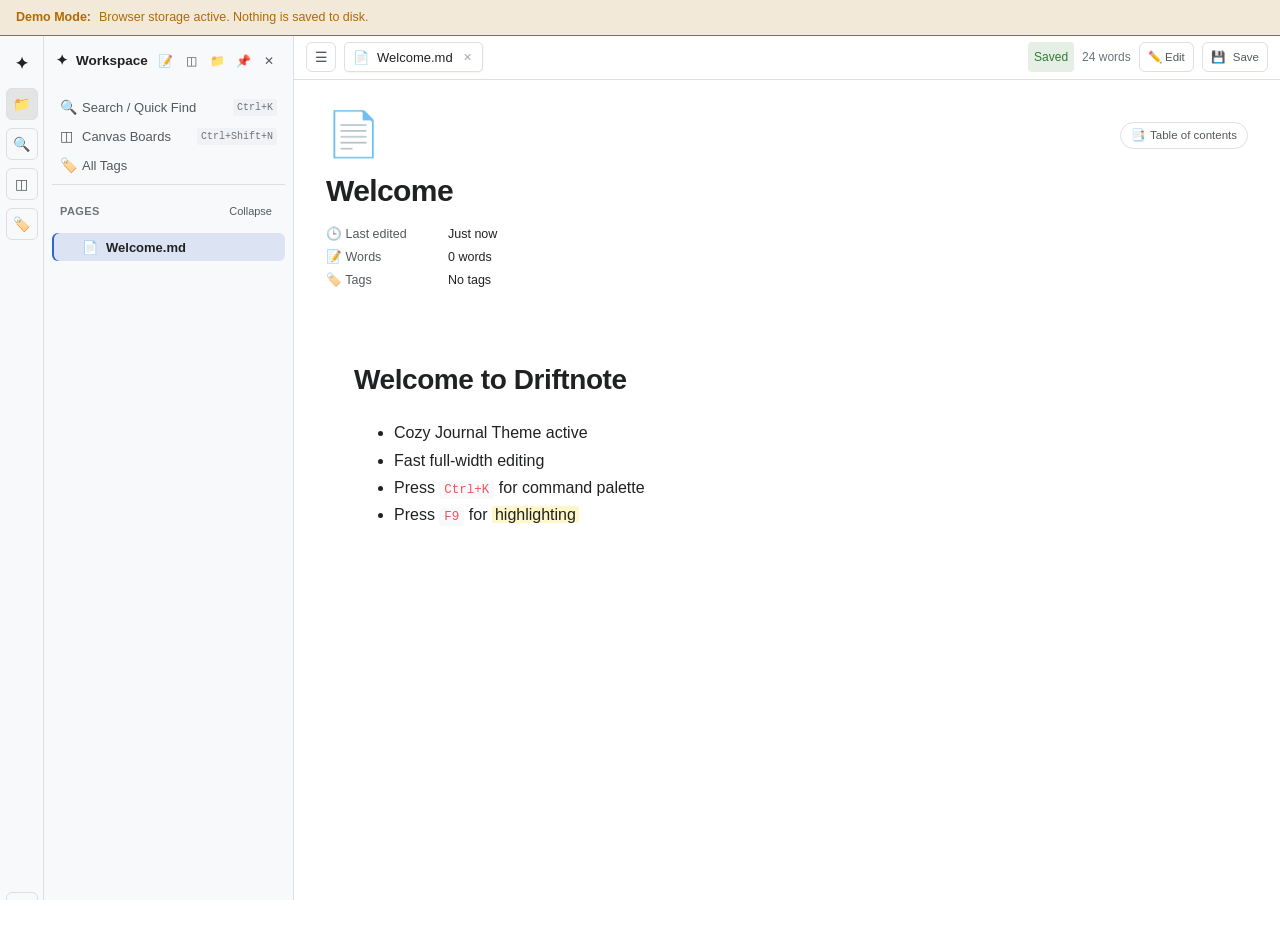
==== commit 58b024b7: "feat(welcome): replace welcome screen cards with compact text links" ====
--- a/src/index.html
+++ b/src/index.html
@@ -41,6 +41,10 @@
         <span class="rail-icon">◫</span>
         <span class="rail-tooltip">New Canvas</span>
       </button>
+      <button id="rail-tags" class="rail-btn" title="Tags" aria-label="Tags">
+        <span class="rail-icon">🏷️</span>
+        <span class="rail-tooltip">Tags</span>
+      </button>
     </div>
 
     <div class="rail-footer">
@@ -86,6 +90,10 @@
         <span class="nav-item-icon">◫</span>
         <span class="nav-item-label">Canvas Boards</span>
         <span class="nav-item-key">Ctrl+Shift+N</span>
+      </div>
+      <div class="sidebar-nav-item" id="nav-item-tags">
+        <span class="nav-item-icon">🏷️</span>
+        <span class="nav-item-label">All Tags</span>
       </div>
     </div>
 
@@ -160,7 +168,22 @@
             <div id="note-page-icon" class="note-page-icon">📄</div>
 
             <div class="note-header-main">
-              <h1 id="note-title" class="note-title" contenteditable="false" placeholder="Untitled">No file open</h1></div>
+              <h1 id="note-title" class="note-title" contenteditable="false" placeholder="Untitled">No file open</h1>
+
+              <div class="note-properties-list">
+                <div class="note-property-row">
+                  <span class="prop-name">🕒 Last edited</span>
+                  <span id="chip-mtime" class="prop-val">Just now</span>
+                </div>
+                <div class="note-property-row">
+                  <span class="prop-name">📝 Words</span>
+                  <span id="chip-words" class="prop-val">0 words</span>
+                </div>
+                <div class="note-property-row">
+                  <span class="prop-name">🏷️ Tags</span>
+                  <span id="chip-tags" class="prop-val">No tags</span>
+                </div>
+              </div>
             </div>
 
             <!-- Outline Widget (On this page) -->
--- a/src/style.css
+++ b/src/style.css
@@ -2552,110 +2552,3 @@
   font-size: 13px;
   user-select: none;
 }
-
-.tab-sidebar-toggle {
-  font-size: 14px;
-  cursor: pointer;
-}
-
-.right-sidebar {
-  width: 260px;
-  min-width: 260px;
-  height: 100%;
-  background: var(--panel);
-  border-left: 1px solid var(--line);
-  display: flex;
-  flex-direction: column;
-  overflow-y: auto;
-  flex-shrink: 0;
-  z-index: 10;
-  padding: var(--space-3) var(--space-2);
-  gap: var(--space-3);
-}
-
-#shell:not(.right-sidebar-open) #right-sidebar {
-  display: none !important;
-}
-
-@media (max-width: 900px) {
-  #right-sidebar {
-    display: none !important;
-  }
-}
-
-.right-sidebar-header {
-  display: flex;
-  align-items: center;
-  justify-content: space-between;
-  padding-bottom: var(--space-2);
-  border-bottom: 1px solid var(--line);
-}
-
-.right-sidebar-title {
-  font-size: 11px;
-  font-weight: 600;
-  text-transform: uppercase;
-  letter-spacing: 0.05em;
-  color: var(--faint);
-}
-
-.right-sidebar-section {
-  display: flex;
-  flex-direction: column;
-  gap: var(--space-2);
-}
-
-.right-section-title {
-  font-size: 11px;
-  font-weight: 600;
-  text-transform: uppercase;
-  letter-spacing: 0.05em;
-  color: var(--faint);
-}
-
-.info-details {
-  display: flex;
-  flex-direction: column;
-  gap: var(--space-2);
-}
-
-.info-row {
-  display: flex;
-  align-items: center;
-  justify-content: space-between;
-  padding: 4px 0;
-  font-size: 12px;
-}
-
-.info-label {
-  color: var(--mute);
-}
-
-.info-val {
-  color: var(--ink);
-  font-weight: 500;
-}
-
-.outline-item {
-  display: block;
-  padding: 4px 8px;
-  border-radius: 4px;
-  color: var(--ink);
-  text-decoration: none;
-  font-size: 12.5px;
-  line-height: 1.4;
-  white-space: nowrap;
-  overflow: hidden;
-  text-overflow: ellipsis;
-  transition: background 0.12s ease;
-}
-
-.outline-item:hover {
-  background: var(--hover);
-}
-
-.outline-item.active {
-  background: var(--active-hover);
-  color: var(--acc);
-  font-weight: 500;
-}
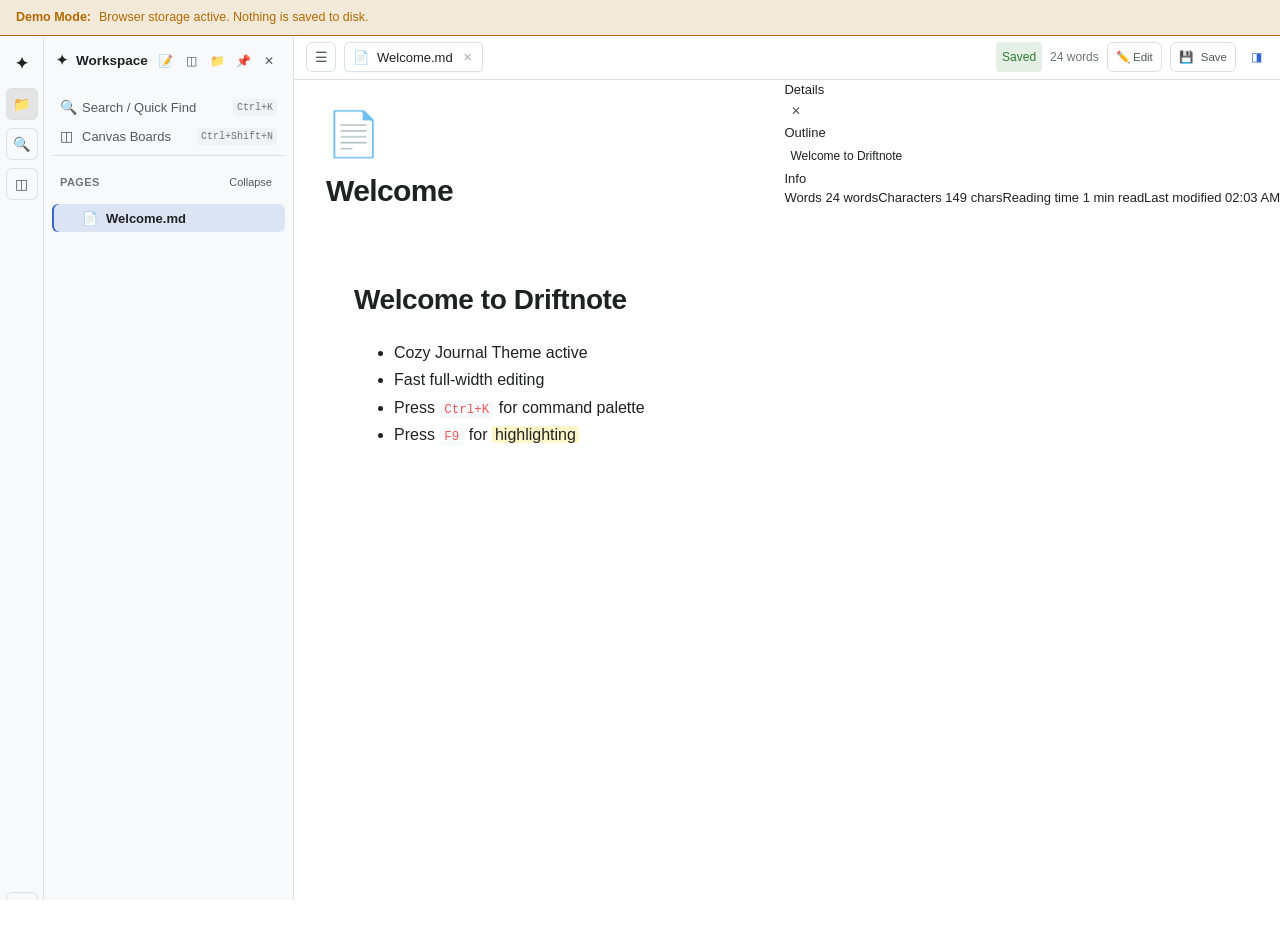
==== commit 5690b2ac: "feat(hotkeys): update sidebar shortcut keymaps and canvas type check" ====
--- a/src/index.html
+++ b/src/index.html
@@ -29,7 +29,7 @@
     <div class="rail-logo" title="Driftnote">✦</div>
 
     <div class="rail-group">
-      <button id="rail-files" class="rail-btn active" title="Toggle Sidebar (Shift+ArrowLeft)" aria-label="Toggle Files Sidebar">
+      <button id="rail-files" class="rail-btn active" title="Toggle Sidebar (Ctrl+B)" aria-label="Toggle Files Sidebar">
         <span class="rail-icon">📁</span>
         <span class="rail-tooltip">Sidebar</span>
       </button>
@@ -40,10 +40,6 @@
       <button id="rail-boards" class="rail-btn" title="New Canvas Board (Ctrl+Shift+N)" aria-label="New Canvas Board">
         <span class="rail-icon">◫</span>
         <span class="rail-tooltip">New Canvas</span>
-      </button>
-      <button id="rail-tags" class="rail-btn" title="Tags" aria-label="Tags">
-        <span class="rail-icon">🏷️</span>
-        <span class="rail-tooltip">Tags</span>
       </button>
     </div>
 
@@ -79,7 +75,7 @@
       </div>
     </div>
 
-    <!-- Quick Navigation (Search, Settings, Boards, Tags) -->
+    <!-- Quick Navigation (Search, Boards) -->
     <div class="sidebar-nav-list">
       <div class="sidebar-nav-item" id="nav-item-search">
         <span class="nav-item-icon">🔍</span>
@@ -91,10 +87,6 @@
         <span class="nav-item-label">Canvas Boards</span>
         <span class="nav-item-key">Ctrl+Shift+N</span>
       </div>
-      <div class="sidebar-nav-item" id="nav-item-tags">
-        <span class="nav-item-icon">🏷️</span>
-        <span class="nav-item-label">All Tags</span>
-      </div>
     </div>
 
     <!-- Section: Pages -->
@@ -110,15 +102,13 @@
 
     <!-- File Tree -->
     <div id="file-tree" role="tree" aria-label="File tree"></div>
-
-    <!-- Sidebar Bottom Footer -->
   </aside>
 
   <!-- Workspace Area -->
   <div id="workspace">
     <!-- Top Bar: Sidebar Toggle, Tabs, Save, Status -->
     <header id="tabs-bar">
-      <button id="btn-open-drawer" class="tab-drawer-toggle" title="Toggle sidebar (Shift+ArrowLeft)" aria-label="Toggle sidebar">
+      <button id="btn-open-drawer" class="tab-drawer-toggle" title="Toggle sidebar (Ctrl+B)" aria-label="Toggle sidebar">
         <span class="drawer-toggle-icon">☰</span>
       </button>
 
@@ -137,6 +127,8 @@
           <span>💾</span>
           <span>Save</span>
         </button>
+
+        <button id="btn-toggle-right-sidebar" class="btn-icon-sm tab-sidebar-toggle" title="Toggle right sidebar (Ctrl+Shift+B)" aria-label="Toggle right sidebar">◨</button>
       </div>
     </header>
 
@@ -162,40 +154,13 @@
           </div>
         </div>
 
-        <!-- Notion-Style Note Header with Title & Properties -->
+        <!-- Notion-Style Note Header with Title -->
         <div id="note-header" class="note-header">
           <div class="note-header-inner">
             <div id="note-page-icon" class="note-page-icon">📄</div>
 
             <div class="note-header-main">
               <h1 id="note-title" class="note-title" contenteditable="false" placeholder="Untitled">No file open</h1>
-
-              <div class="note-properties-list">
-                <div class="note-property-row">
-                  <span class="prop-name">🕒 Last edited</span>
-                  <span id="chip-mtime" class="prop-val">Just now</span>
-                </div>
-                <div class="note-property-row">
-                  <span class="prop-name">📝 Words</span>
-                  <span id="chip-words" class="prop-val">0 words</span>
-                </div>
-                <div class="note-property-row">
-                  <span class="prop-name">🏷️ Tags</span>
-                  <span id="chip-tags" class="prop-val">No tags</span>
-                </div>
-              </div>
-            </div>
-
-            <!-- Outline Widget (On this page) -->
-            <div id="note-outline-widget" class="outline-widget">
-              <div class="outline-pill" tabindex="0" role="button" aria-expanded="false" title="Table of contents">
-                <span class="outline-icon">📑</span>
-                <span class="outline-label">Table of contents</span>
-              </div>
-              <div id="outline-dropdown" class="outline-dropdown" role="navigation" aria-label="Page Table of Contents">
-                <div class="outline-dropdown-header">On this page</div>
-                <div id="outline-list" class="outline-list"></div>
-              </div>
             </div>
           </div>
         </div>
@@ -285,6 +250,60 @@
           <img id="img-viewed" alt="Image asset">
         </div>
       </section>
+
+      <!-- Right Sidebar (Outline & Info) -->
+      <aside id="right-sidebar" class="right-sidebar" aria-label="Details sidebar">
+        <div class="right-sidebar-header">
+          <span class="right-sidebar-title">Details</span>
+          <button id="btn-close-right-sidebar" class="btn-icon-sm" title="Close right sidebar" aria-label="Close right sidebar">✕</button>
+        </div>
+
+        <!-- Section: Outline -->
+        <section id="sidebar-section-outline" class="right-sidebar-section">
+          <div class="right-section-title">Outline</div>
+          <div id="outline-list" class="outline-list" role="navigation" aria-label="Page Table of Contents"></div>
+        </section>
+
+        <!-- Section: Info -->
+        <section id="sidebar-section-info" class="right-sidebar-section">
+          <div class="right-section-title">Info</div>
+          <div id="info-details-note" class="info-details">
+            <div class="info-row">
+              <span class="info-label">Words</span>
+              <span id="info-words" class="info-val">0 words</span>
+            </div>
+            <div class="info-row">
+              <span class="info-label">Characters</span>
+              <span id="info-chars" class="info-val">0 chars</span>
+            </div>
+            <div class="info-row">
+              <span class="info-label">Reading time</span>
+              <span id="info-reading-time" class="info-val">1 min read</span>
+            </div>
+            <div class="info-row">
+              <span class="info-label">Last modified</span>
+              <span id="info-mtime" class="info-val">Just now</span>
+            </div>
+          </div>
+          <div id="info-details-canvas" class="info-details" style="display:none">
+            <div class="info-row">
+              <span class="info-label">Cards</span>
+              <span id="info-canvas-cards" class="info-val">0</span>
+            </div>
+            <div class="info-row">
+              <span class="info-label">Links</span>
+              <span id="info-canvas-links" class="info-val">0</span>
+            </div>
+            <div class="info-row">
+              <span class="info-label">Zoom</span>
+              <span id="info-canvas-zoom" class="info-val">100%</span>
+            </div>
+          </div>
+        </section>
+
+        <!-- reserved for properties, not implemented -->
+        <section id="props-slot" hidden></section>
+      </aside>
     </main>
 
     <!-- Canvas Floating Zoom Control (Only shown in Canvas mode) -->
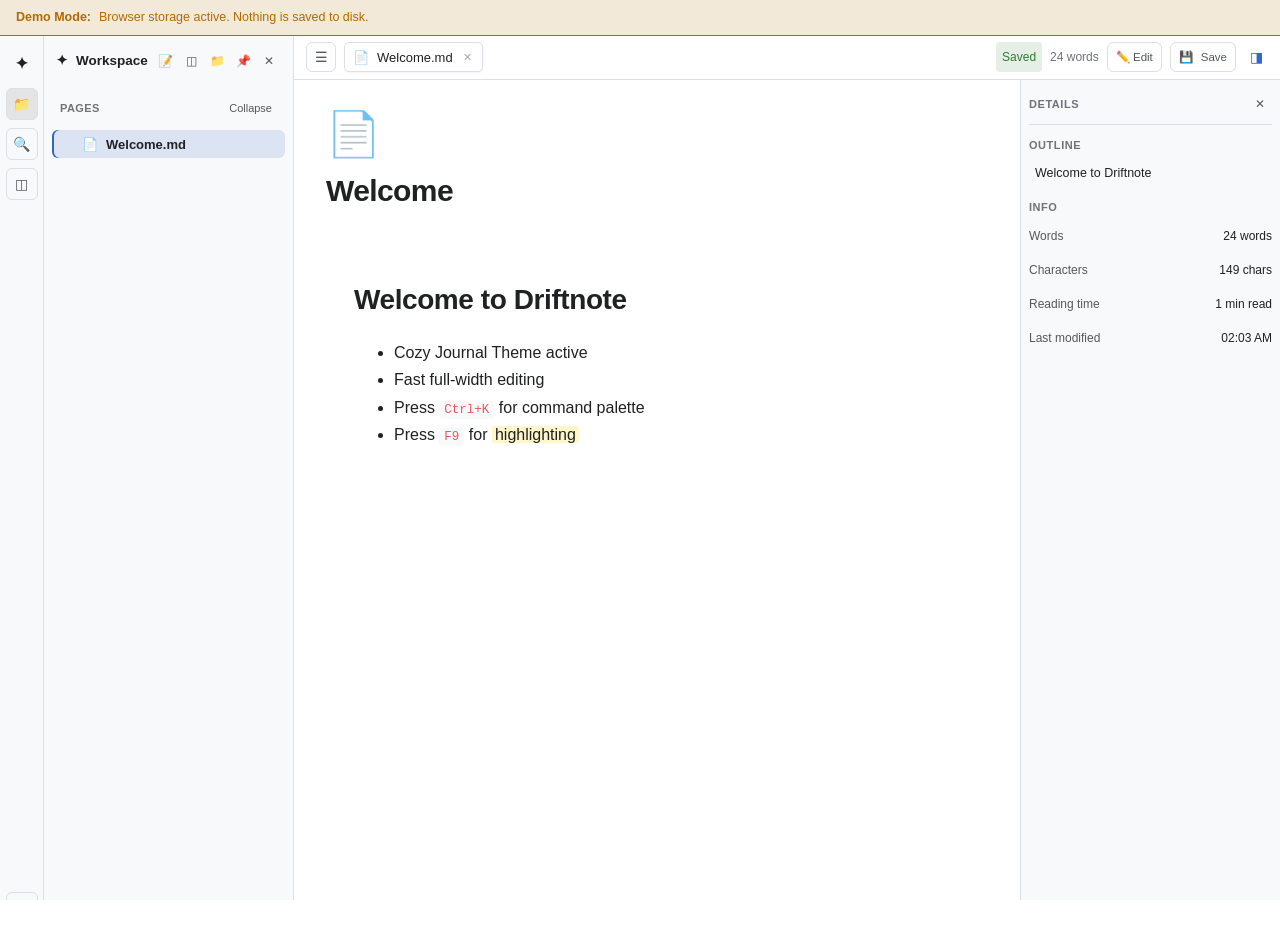
==== commit c8f0d12d: "refactor(navigation): remove drawer navigation list and redundant hotkey badges" ====
--- a/src/index.html
+++ b/src/index.html
@@ -72,20 +72,6 @@
         <button id="btn-new-folder" class="btn-icon-sm" title="New folder" aria-label="New folder">📁</button>
         <button id="btn-pin-drawer" class="btn-icon-sm" title="Pin sidebar" aria-pressed="true">📌</button>
         <button id="btn-close-drawer" class="btn-icon-sm btn-drawer-close" title="Close sidebar" aria-label="Close sidebar">✕</button>
-      </div>
-    </div>
-
-    <!-- Quick Navigation (Search, Boards) -->
-    <div class="sidebar-nav-list">
-      <div class="sidebar-nav-item" id="nav-item-search">
-        <span class="nav-item-icon">🔍</span>
-        <span class="nav-item-label">Search / Quick Find</span>
-        <span class="nav-item-key">Ctrl+K</span>
-      </div>
-      <div class="sidebar-nav-item" id="nav-item-boards">
-        <span class="nav-item-icon">◫</span>
-        <span class="nav-item-label">Canvas Boards</span>
-        <span class="nav-item-key">Ctrl+Shift+N</span>
       </div>
     </div>
 
--- a/src/style.css
+++ b/src/style.css
@@ -350,53 +350,7 @@
   color: var(--acc);
 }
 
-/* Quick Navigation Links */
-.sidebar-nav-list {
-  display: flex;
-  flex-direction: column;
-  gap: 1px;
-  padding: 4px 0;
-  border-bottom: 1px solid var(--line);
-}
-
-.sidebar-nav-item {
-  display: flex;
-  align-items: center;
-  height: 28px;
-  padding: 0 8px;
-  border-radius: 5px;
-  font-size: 13px;
-  color: var(--mute);
-  cursor: pointer;
-  transition: background 0.12s ease, color 0.12s ease;
-}
-
-.sidebar-nav-item:hover {
-  background: var(--hover);
-  color: var(--ink);
-}
-
-.nav-item-icon {
-  font-size: 14px;
-  width: 22px;
-  flex-shrink: 0;
-}
-
-.nav-item-label {
-  flex: 1;
-  overflow: hidden;
-  text-overflow: ellipsis;
-  white-space: nowrap;
-}
-
-.nav-item-key {
-  font-size: 10px;
-  color: var(--faint);
-  font-family: var(--font-mono);
-  background: var(--panel-alt);
-  padding: 1px 4px;
-  border-radius: 3px;
-}
+
 
 /* Section Header (Pages) */
 .sidebar-section-header {
@@ -1551,37 +1505,46 @@
 .settings-body {
   display: flex;
   flex-direction: column;
-  gap: 18px;
+  gap: 16px;
   max-height: 60vh;
   overflow-y: auto;
-  padding-right: 4px;
+  padding-right: 6px;
 }
 
 .settings-section {
   display: flex;
   flex-direction: column;
-  gap: 10px;
 }
 
 .settings-section-title {
   font-size: 11px;
   font-weight: 600;
   text-transform: uppercase;
-  letter-spacing: 0.04em;
+  letter-spacing: 0.05em;
   color: var(--faint);
+  padding-bottom: 4px;
 }
 
 .settings-row {
   display: flex;
+  flex-direction: row;
   align-items: center;
   justify-content: space-between;
-  padding: 6px 0;
+  padding: 12px 0;
+  border-bottom: 1px solid var(--line);
+}
+
+.settings-row:last-child {
+  border-bottom: none;
 }
 
 .settings-label-wrap {
   display: flex;
   flex-direction: column;
-  gap: 2px;
+  gap: 4px;
+  flex: 1;
+  min-width: 0;
+  padding-right: 16px;
 }
 
 .settings-label {
@@ -1591,24 +1554,29 @@
 }
 
 .settings-desc {
-  font-size: 11.5px;
+  font-size: 12px;
   color: var(--mute);
+  line-height: 1.4;
 }
 
 .theme-switch-group {
   display: flex;
   gap: 6px;
+  align-items: center;
 }
 
 .theme-choice-btn {
-  height: 28px;
+  height: 30px;
   padding: 0 12px;
   border: 1px solid var(--line);
   background: var(--panel);
   color: var(--ink);
-  border-radius: 4px;
-  font-size: 12px;
-  cursor: pointer;
+  border-radius: 6px;
+  font-size: 13px;
+  cursor: pointer;
+  display: inline-flex;
+  align-items: center;
+  justify-content: center;
   transition: all 0.12s ease;
 }
 
@@ -2237,7 +2205,6 @@
 .tab-pill,
 .tree-row,
 .palette-item,
-.sidebar-nav-item,
 .modal-card,
 .settings-card,
 .shortcuts-card,
@@ -2521,6 +2488,9 @@
 /* FULL WIDTH (notes always fill the pane) */
 .md-stage, .md-inner-wrapper, .note-header-inner { width: 100%; max-width: none; margin-left: 0; margin-right: 0; }
 
+/* ==========================================================================
+   ROUND A: STRUCTURE CLEANUP STYLES
+   ========================================================================== */
 .welcome-links {
   display: flex;
   align-items: center;
@@ -2552,3 +2522,110 @@
   font-size: 13px;
   user-select: none;
 }
+
+.tab-sidebar-toggle {
+  font-size: 14px;
+  cursor: pointer;
+}
+
+.right-sidebar {
+  width: 260px;
+  min-width: 260px;
+  height: 100%;
+  background: var(--panel);
+  border-left: 1px solid var(--line);
+  display: flex;
+  flex-direction: column;
+  overflow-y: auto;
+  flex-shrink: 0;
+  z-index: 10;
+  padding: var(--space-3) var(--space-2);
+  gap: var(--space-3);
+}
+
+#shell:not(.right-sidebar-open) #right-sidebar {
+  display: none !important;
+}
+
+@media (max-width: 900px) {
+  #right-sidebar {
+    display: none !important;
+  }
+}
+
+.right-sidebar-header {
+  display: flex;
+  align-items: center;
+  justify-content: space-between;
+  padding-bottom: var(--space-2);
+  border-bottom: 1px solid var(--line);
+}
+
+.right-sidebar-title {
+  font-size: 11px;
+  font-weight: 600;
+  text-transform: uppercase;
+  letter-spacing: 0.05em;
+  color: var(--faint);
+}
+
+.right-sidebar-section {
+  display: flex;
+  flex-direction: column;
+  gap: var(--space-2);
+}
+
+.right-section-title {
+  font-size: 11px;
+  font-weight: 600;
+  text-transform: uppercase;
+  letter-spacing: 0.05em;
+  color: var(--faint);
+}
+
+.info-details {
+  display: flex;
+  flex-direction: column;
+  gap: var(--space-2);
+}
+
+.info-row {
+  display: flex;
+  align-items: center;
+  justify-content: space-between;
+  padding: 4px 0;
+  font-size: 12px;
+}
+
+.info-label {
+  color: var(--mute);
+}
+
+.info-val {
+  color: var(--ink);
+  font-weight: 500;
+}
+
+.outline-item {
+  display: block;
+  padding: 4px 8px;
+  border-radius: 4px;
+  color: var(--ink);
+  text-decoration: none;
+  font-size: 12.5px;
+  line-height: 1.4;
+  white-space: nowrap;
+  overflow: hidden;
+  text-overflow: ellipsis;
+  transition: background 0.12s ease;
+}
+
+.outline-item:hover {
+  background: var(--hover);
+}
+
+.outline-item.active {
+  background: var(--active-hover);
+  color: var(--acc);
+  font-weight: 500;
+}
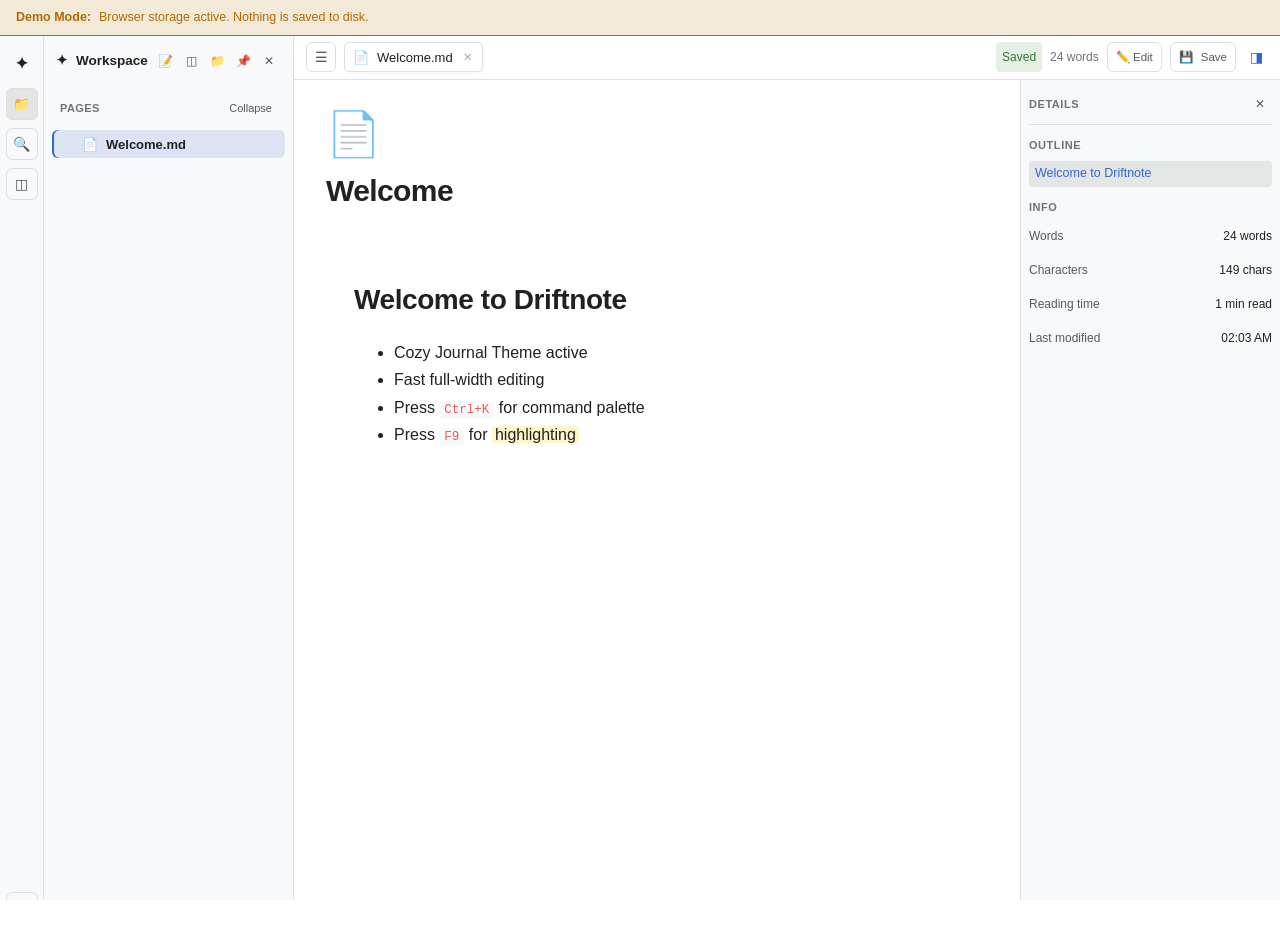
==== commit d629dc42: "perf(metrics): throttle live document and canvas metric updates to 200ms" ====
--- a/src/index.html
+++ b/src/index.html
@@ -134,8 +134,6 @@
               <button id="welcome-btn-new-note" class="welcome-link">New note</button>
               <span class="welcome-sep">·</span>
               <button id="welcome-btn-new-board" class="welcome-link">New canvas</button>
-              <span class="welcome-sep">·</span>
-              <button id="welcome-btn-settings" class="welcome-link">Settings</button>
             </div>
           </div>
         </div>
--- a/src/style.css
+++ b/src/style.css
@@ -350,8 +350,6 @@
   color: var(--acc);
 }
 
-
-
 /* Section Header (Pages) */
 .sidebar-section-header {
   display: flex;
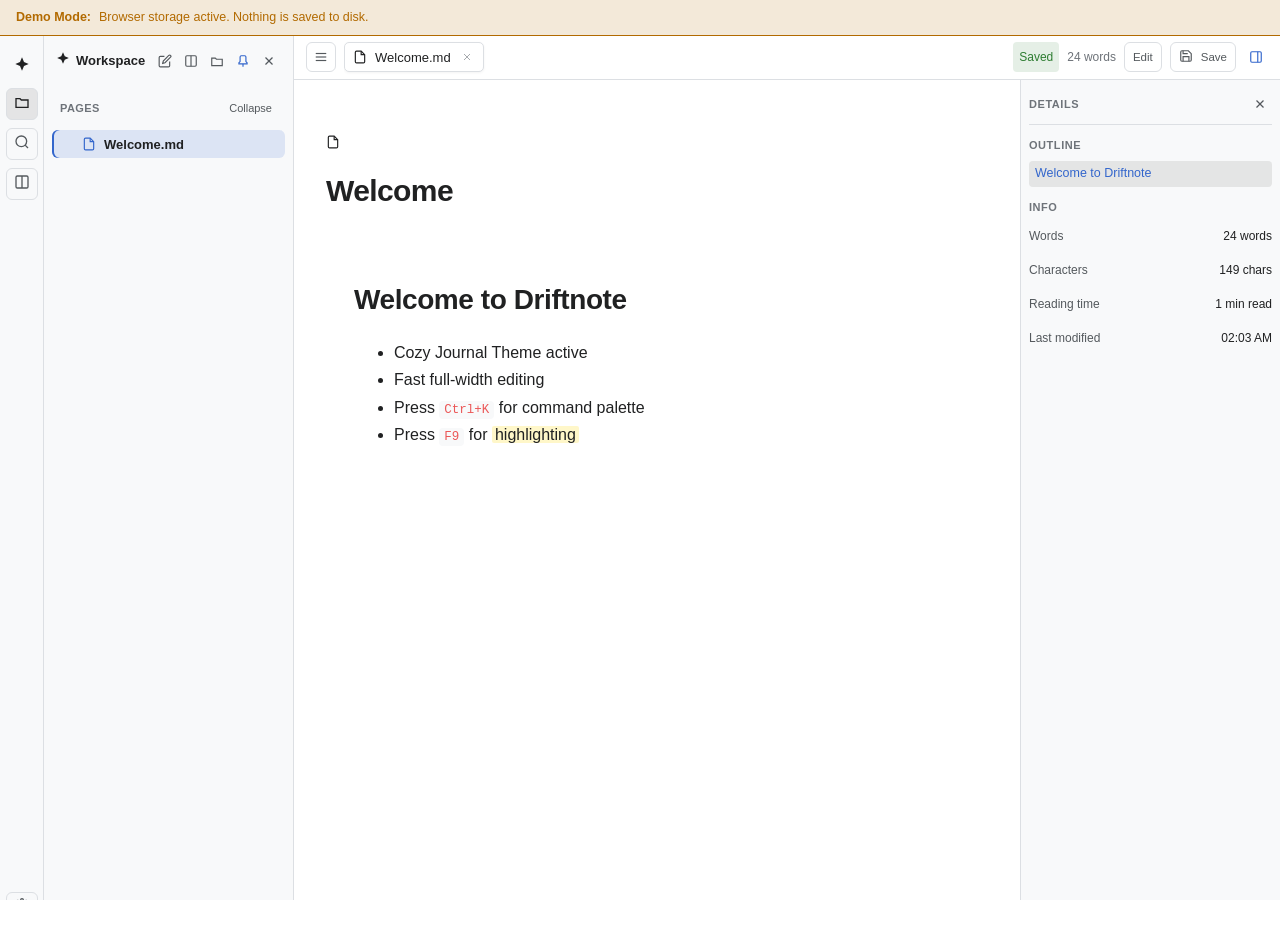
==== commit ce50225b: "round B partial (icons)" ====
--- a/src/index.html
+++ b/src/index.html
@@ -26,31 +26,31 @@
 <div id="shell">
   <!-- Minimal Collapsed Quick Rail -->
   <nav id="rail" aria-label="Quick Navigation">
-    <div class="rail-logo" title="Driftnote">✦</div>
+    <div class="rail-logo" title="Driftnote"><svg width="16" height="16" viewBox="0 0 24 24" fill="currentColor"><path d="M12 2L15 9L22 12L15 15L12 22L9 15L2 12L9 9Z"/></svg></div>
 
     <div class="rail-group">
       <button id="rail-files" class="rail-btn active" title="Toggle Sidebar (Ctrl+B)" aria-label="Toggle Files Sidebar">
-        <span class="rail-icon">📁</span>
+        <span class="rail-icon"><svg width="16" height="16" viewBox="0 0 24 24" fill="none" stroke="currentColor" stroke-width="2"><path d="M3 7v13h18V9H11L9 7H3z"/></svg></span>
         <span class="rail-tooltip">Sidebar</span>
       </button>
       <button id="rail-search" class="rail-btn" title="Quick Find (Ctrl+K)" aria-label="Command Palette">
-        <span class="rail-icon">🔍</span>
+        <span class="rail-icon"><svg width="16" height="16" viewBox="0 0 24 24" fill="none" stroke="currentColor" stroke-width="2"><circle cx="11" cy="11" r="8"/><line x1="21" y1="21" x2="16.65" y2="16.65"/></svg></span>
         <span class="rail-tooltip">Search</span>
       </button>
       <button id="rail-boards" class="rail-btn" title="New Canvas Board (Ctrl+Shift+N)" aria-label="New Canvas Board">
-        <span class="rail-icon">◫</span>
+        <span class="rail-icon"><svg width="16" height="16" viewBox="0 0 24 24" fill="none" stroke="currentColor" stroke-width="2"><rect x="3" y="3" width="18" height="18" rx="2"/><line x1="12" y1="3" x2="12" y2="21"/></svg></span>
         <span class="rail-tooltip">New Canvas</span>
       </button>
     </div>
 
     <div class="rail-footer">
       <button id="btn-open-settings-rail" class="rail-btn" title="Settings" aria-label="Settings">
-        <span class="rail-icon">⚙️</span>
+        <span class="rail-icon"><svg width="16" height="16" viewBox="0 0 24 24" fill="none" stroke="currentColor" stroke-width="2"><circle cx="12" cy="12" r="3"/><path d="M19.4 15a1.65 1.65 0 0 0 .33 1.82l.06.06a2 2 0 1 1-2.83 2.83l-.06-.06a1.65 1.65 0 0 0-1.82-.33 1.65 1.65 0 0 0-1 1.51V21a2 2 0 1 1-4 0v-.09A1.65 1.65 0 0 0 9 19.4a1.65 1.65 0 0 0-1.82.33l-.06.06a2 2 0 1 1-2.83-2.83l.06-.06a1.65 1.65 0 0 0 .33-1.82 1.65 1.65 0 0 0-1.51-1H3a2 2 0 1 1 0-4h.09A1.65 1.65 0 0 0 4.6 9a1.65 1.65 0 0 0-.33-1.82l-.06-.06a2 2 0 1 1 2.83-2.83l.06.06a1.65 1.65 0 0 0 1.82.33H9a1.65 1.65 0 0 0 1-1.51V3a2 2 0 1 1 4 0v.09a1.65 1.65 0 0 0 1 1.51 1.65 1.65 0 0 0 1.82-.33l.06-.06a2 2 0 1 1 2.83 2.83l-.06-.06a1.65 1.65 0 0 0-.33 1.82V9a1.65 1.65 0 0 0 1.51 1H21a2 2 0 1 1 0 4h-.09a1.65 1.65 0 0 0-1.51 1z"/></svg></span>
         <span class="rail-tooltip">Settings</span>
       </button>
       <!-- Kept for programmatic theme dispatch -->
       <button id="btn-theme" class="rail-btn" title="Toggle Theme (Ctrl+Shift+T)" aria-label="Toggle Theme" style="display:none">
-        <span class="btn-icon">☀️</span>
+        <span class="btn-icon"><svg width="16" height="16" viewBox="0 0 24 24" fill="none" stroke="currentColor" stroke-width="2"><circle cx="12" cy="12" r="5"/><line x1="12" y1="1" x2="12" y2="3"/><line x1="12" y1="21" x2="12" y2="23"/><line x1="4.22" y1="4.22" x2="5.64" y2="5.64"/><line x1="18.36" y1="18.36" x2="19.78" y2="19.78"/><line x1="1" y1="12" x2="3" y2="12"/><line x1="21" y1="12" x2="23" y2="12"/><line x1="4.22" y1="19.78" x2="5.64" y2="18.36"/><line x1="18.36" y1="5.64" x2="19.78" y2="4.22"/></svg></span>
       </button>
     </div>
   </nav>
@@ -63,15 +63,15 @@
     <!-- Workspace Header -->
     <div class="drawer-header">
       <div class="vault-info" id="btn-sidebar-workspace-switch" title="Click to open or change folder">
-        <span id="vault-icon" class="vault-icon">✦</span>
+        <span id="vault-icon" class="vault-icon"><svg width="14" height="14" viewBox="0 0 24 24" fill="currentColor"><path d="M12 2L15 9L22 12L15 15L12 22L9 15L2 12L9 9Z"/></svg></span>
         <span id="vault-title" class="vault-title">Workspace</span>
       </div>
       <div class="drawer-header-actions">
-        <button id="btn-new-note" class="btn-icon-sm" title="New note (Ctrl+N)" aria-label="New note">📝</button>
-        <button id="btn-new-canvas" class="btn-icon-sm" title="New canvas (Ctrl+Shift+N)" aria-label="New canvas">◫</button>
-        <button id="btn-new-folder" class="btn-icon-sm" title="New folder" aria-label="New folder">📁</button>
-        <button id="btn-pin-drawer" class="btn-icon-sm" title="Pin sidebar" aria-pressed="true">📌</button>
-        <button id="btn-close-drawer" class="btn-icon-sm btn-drawer-close" title="Close sidebar" aria-label="Close sidebar">✕</button>
+        <button id="btn-new-note" class="btn-icon-sm" title="New note (Ctrl+N)" aria-label="New note"><svg width="14" height="14" viewBox="0 0 24 24" fill="none" stroke="currentColor" stroke-width="2"><path d="M11 4H4a2 2 0 0 0-2 2v14a2 2 0 0 0 2 2h14a2 2 0 0 0 2-2v-7"/><path d="M18.5 2.5a2.121 2.121 0 0 1 3 3L12 15l-4 1 1-4 9.5-9.5z"/></svg></button>
+        <button id="btn-new-canvas" class="btn-icon-sm" title="New canvas (Ctrl+Shift+N)" aria-label="New canvas"><svg width="14" height="14" viewBox="0 0 24 24" fill="none" stroke="currentColor" stroke-width="2"><rect x="3" y="3" width="18" height="18" rx="2"/><line x1="12" y1="3" x2="12" y2="21"/></svg></button>
+        <button id="btn-new-folder" class="btn-icon-sm" title="New folder" aria-label="New folder"><svg width="14" height="14" viewBox="0 0 24 24" fill="none" stroke="currentColor" stroke-width="2"><path d="M3 7v13h18V9H11L9 7H3z"/></svg></button>
+        <button id="btn-pin-drawer" class="btn-icon-sm" title="Pin sidebar" aria-pressed="true"><svg width="14" height="14" viewBox="0 0 24 24" fill="none" stroke="currentColor" stroke-width="2"><line x1="12" y1="17" x2="12" y2="22"/><path d="M5 17h14v-2l-2-2V5a2 2 0 0 0-2-2h-6a2 2 0 0 0-2 2v8l-2 2v2z"/></svg></button>
+        <button id="btn-close-drawer" class="btn-icon-sm btn-drawer-close" title="Close sidebar" aria-label="Close sidebar"><svg width="14" height="14" viewBox="0 0 24 24" fill="none" stroke="currentColor" stroke-width="2"><line x1="18" y1="6" x2="6" y2="18"/><line x1="6" y1="6" x2="18" y2="18"/></svg></button>
       </div>
     </div>
 
@@ -95,7 +95,7 @@
     <!-- Top Bar: Sidebar Toggle, Tabs, Save, Status -->
     <header id="tabs-bar">
       <button id="btn-open-drawer" class="tab-drawer-toggle" title="Toggle sidebar (Ctrl+B)" aria-label="Toggle sidebar">
-        <span class="drawer-toggle-icon">☰</span>
+        <span class="drawer-toggle-icon"><svg width="14" height="14" viewBox="0 0 24 24" fill="none" stroke="currentColor" stroke-width="2"><line x1="3" y1="12" x2="21" y2="12"/><line x1="3" y1="6" x2="21" y2="6"/><line x1="3" y1="18" x2="21" y2="18"/></svg></span>
       </button>
 
       <div id="tabs-list" class="tabs-list" role="tablist">
@@ -106,15 +106,15 @@
         <div id="status-pill-note" class="status-pill-group">
           <span id="status-badge" class="status-badge saved">Saved</span>
           <span id="pill-words" class="pill-meta">0 words</span>
-          <button id="btn-view-mode" class="pill-btn" title="Toggle Read / Edit mode (Ctrl+E)">✏️ Edit</button>
+          <button id="btn-view-mode" class="pill-btn" title="Toggle Read / Edit mode (Ctrl+E)">Edit</button>
         </div>
 
         <button id="btn-save" class="btn-sm btn-save" title="Save file (Ctrl+S)">
-          <span>💾</span>
+          <span><svg width="14" height="14" viewBox="0 0 24 24" fill="none" stroke="currentColor" stroke-width="2"><path d="M19 21H5a2 2 0 0 1-2-2V5a2 2 0 0 1 2-2h11l5 5v11a2 2 0 0 1-2 2z"/><polyline points="17 21 17 13 7 13 7 21"/><polyline points="7 3 7 8 15 8"/></svg></span>
           <span>Save</span>
         </button>
 
-        <button id="btn-toggle-right-sidebar" class="btn-icon-sm tab-sidebar-toggle" title="Toggle right sidebar (Ctrl+Shift+B)" aria-label="Toggle right sidebar">◨</button>
+        <button id="btn-toggle-right-sidebar" class="btn-icon-sm tab-sidebar-toggle" title="Toggle right sidebar (Ctrl+Shift+B)" aria-label="Toggle right sidebar"><svg width="14" height="14" viewBox="0 0 24 24" fill="none" stroke="currentColor" stroke-width="2"><rect x="3" y="3" width="18" height="18" rx="2"/><line x1="15" y1="3" x2="15" y2="21"/></svg></button>
       </div>
     </header>
 
@@ -125,7 +125,7 @@
         <!-- Notion-Style Welcome Stage (Displayed when no note is open) -->
         <div id="welcome-stage" class="welcome-stage" hidden>
           <div class="welcome-card">
-            <div class="welcome-icon">✦</div>
+            <div class="welcome-icon"><svg width="32" height="32" viewBox="0 0 24 24" fill="currentColor"><path d="M12 2L15 9L22 12L15 15L12 22L9 15L2 12L9 9Z"/></svg></div>
             <h2 class="welcome-title">Welcome to Driftnote</h2>
             <p class="welcome-desc">A private, offline markdown workspace and infinite visual canvas.</p>
             <div class="welcome-links">
@@ -141,7 +141,7 @@
         <!-- Notion-Style Note Header with Title -->
         <div id="note-header" class="note-header">
           <div class="note-header-inner">
-            <div id="note-page-icon" class="note-page-icon">📄</div>
+            <div id="note-page-icon" class="note-page-icon"><svg width="24" height="24" viewBox="0 0 24 24" fill="none" stroke="currentColor" stroke-width="2"><path d="M14 2H6a2 2 0 0 0-2 2v16a2 2 0 0 0 2 2h12a2 2 0 0 0 2-2V8z"/><polyline points="14 2 14 8 20 8"/></svg></div>
 
             <div class="note-header-main">
               <h1 id="note-title" class="note-title" contenteditable="false" placeholder="Untitled">No file open</h1>
@@ -207,7 +207,7 @@
               <button data-c="6" class="tb-swatch" style="background:var(--c-6)" title="Purple"></button>
               <input type="color" id="tb-custom-color" class="tb-color-input" title="Custom color" value="#2383e2">
             </div>
-            <button id="tb-del" title="Delete card" class="btn-del">🗑️</button>
+            <button id="tb-del" title="Delete card" class="btn-del"><svg width="14" height="14" viewBox="0 0 24 24" fill="none" stroke="currentColor" stroke-width="2"><polyline points="3 6 5 6 21 6"/><path d="M19 6v14a2 2 0 0 1-2 2H7a2 2 0 0 1-2-2V6m3 0V4a2 2 0 0 1 2-2h4a2 2 0 0 1 2 2v2"/></svg></button>
           </div>
         </div>
 
@@ -239,7 +239,7 @@
       <aside id="right-sidebar" class="right-sidebar" aria-label="Details sidebar">
         <div class="right-sidebar-header">
           <span class="right-sidebar-title">Details</span>
-          <button id="btn-close-right-sidebar" class="btn-icon-sm" title="Close right sidebar" aria-label="Close right sidebar">✕</button>
+          <button id="btn-close-right-sidebar" class="btn-icon-sm" title="Close right sidebar" aria-label="Close right sidebar"><svg width="14" height="14" viewBox="0 0 24 24" fill="none" stroke="currentColor" stroke-width="2"><line x1="18" y1="6" x2="6" y2="18"/><line x1="6" y1="6" x2="18" y2="18"/></svg></button>
         </div>
 
         <!-- Section: Outline -->
@@ -307,10 +307,10 @@
   <div class="settings-card">
     <div class="settings-header">
       <div class="settings-title-wrap">
-        <span class="settings-icon">⚙️</span>
+        <span class="settings-icon"><svg width="20" height="20" viewBox="0 0 24 24" fill="none" stroke="currentColor" stroke-width="2"><circle cx="12" cy="12" r="3"/><path d="M19.4 15a1.65 1.65 0 0 0 .33 1.82l.06.06a2 2 0 1 1-2.83 2.83l-.06-.06a1.65 1.65 0 0 0-1.82-.33 1.65 1.65 0 0 0-1 1.51V21a2 2 0 1 1-4 0v-.09A1.65 1.65 0 0 0 9 19.4a1.65 1.65 0 0 0-1.82.33l-.06.06a2 2 0 1 1-2.83-2.83l.06-.06a1.65 1.65 0 0 0 .33-1.82 1.65 1.65 0 0 0-1.51-1H3a2 2 0 1 1 0-4h.09A1.65 1.65 0 0 0 4.6 9a1.65 1.65 0 0 0-.33-1.82l-.06-.06a2 2 0 1 1 2.83-2.83l.06.06a1.65 1.65 0 0 0 1.82.33H9a1.65 1.65 0 0 0 1-1.51V3a2 2 0 1 1 4 0v.09a1.65 1.65 0 0 0 1 1.51 1.65 1.65 0 0 0 1.82-.33l.06-.06a2 2 0 1 1 2.83 2.83l-.06.06a1.65 1.65 0 0 0-.33 1.82V9a1.65 1.65 0 0 0 1.51 1H21a2 2 0 1 1 0 4h-.09a1.65 1.65 0 0 0-1.51 1z"/></svg></span>
         <h3>Settings</h3>
       </div>
-      <button id="btn-close-settings" class="btn-icon-sm" aria-label="Close settings">✕</button>
+      <button id="btn-close-settings" class="btn-icon-sm" aria-label="Close settings"><svg width="14" height="14" viewBox="0 0 24 24" fill="none" stroke="currentColor" stroke-width="2"><line x1="18" y1="6" x2="6" y2="18"/><line x1="6" y1="6" x2="18" y2="18"/></svg></button>
     </div>
 
     <div class="settings-body">
@@ -323,8 +323,8 @@
             <span class="settings-desc">Customize how Driftnote looks on your device</span>
           </div>
           <div class="theme-switch-group">
-            <button id="btn-theme-light" class="theme-choice-btn">☀️ Light</button>
-            <button id="btn-theme-dark" class="theme-choice-btn">🌙 Dark</button>
+            <button id="btn-theme-light" class="theme-choice-btn">Light</button>
+            <button id="btn-theme-dark" class="theme-choice-btn">Dark</button>
           </div>
         </div>
       </div>
@@ -402,7 +402,7 @@
 <div id="palette-modal" class="modal-overlay" hidden>
   <div class="palette-card">
     <div class="palette-input-wrap">
-      <span class="palette-icon">🔍</span>
+      <span class="palette-icon"><svg width="16" height="16" viewBox="0 0 24 24" fill="none" stroke="currentColor" stroke-width="2"><circle cx="11" cy="11" r="8"/><line x1="21" y1="21" x2="16.65" y2="16.65"/></svg></span>
       <input type="text" id="palette-input" class="palette-input" placeholder="Type a command or file name..." autocomplete="off" spellcheck="false">
       <span class="palette-hint">ESC to close</span>
     </div>
@@ -415,10 +415,10 @@
   <div class="shortcuts-card">
     <div class="shortcuts-header">
       <div class="shortcuts-title-wrap">
-        <span class="shortcuts-icon">⌨️</span>
+        <span class="shortcuts-icon"><svg width="18" height="18" viewBox="0 0 24 24" fill="none" stroke="currentColor" stroke-width="2"><rect x="2" y="4" width="20" height="16" rx="2"/><line x1="6" y1="8" x2="6" y2="8"/><line x1="10" y1="8" x2="10" y2="8"/><line x1="14" y1="8" x2="14" y2="8"/><line x1="18" y1="8" x2="18" y2="8"/><line x1="6" y1="12" x2="6" y2="12"/><line x1="18" y1="12" x2="18" y2="12"/><line x1="7" y1="16" x2="17" y2="16"/></svg></span>
         <h3>Keyboard Shortcuts</h3>
       </div>
-      <button id="btn-close-shortcuts" class="btn-icon-sm" aria-label="Close shortcuts">✕</button>
+      <button id="btn-close-shortcuts" class="btn-icon-sm" aria-label="Close shortcuts"><svg width="14" height="14" viewBox="0 0 24 24" fill="none" stroke="currentColor" stroke-width="2"><line x1="18" y1="6" x2="6" y2="18"/><line x1="6" y1="6" x2="18" y2="18"/></svg></button>
     </div>
     <div id="shortcuts-conflict-banner" class="banner banner-warn" hidden></div>
     <div id="shortcuts-list" class="shortcuts-list"></div>
--- a/src/style.css
+++ b/src/style.css
@@ -287,10 +287,13 @@
   display: flex;
   align-items: center;
   justify-content: space-between;
-  height: 34px;
+  gap: var(--space-1);
+  min-height: 34px;
   padding: 0 6px;
   border-radius: 6px;
   transition: background 0.12s ease;
+  min-width: 0;
+  overflow: hidden;
 }
 
 .drawer-header:hover {
@@ -300,30 +303,38 @@
 .vault-info {
   display: flex;
   align-items: center;
-  gap: 8px;
+  gap: 6px;
   font-weight: 600;
   color: var(--ink);
   cursor: pointer;
+  min-width: 0;
+  flex: 1 1 0;
   overflow: hidden;
-  flex: 1;
 }
 
 .vault-icon {
   font-size: 14px;
   color: var(--ink);
+  flex-shrink: 0;
 }
 
 .vault-title {
-  font-size: 13.5px;
+  font-size: 13px;
   overflow: hidden;
   text-overflow: ellipsis;
   white-space: nowrap;
+  min-width: 0;
 }
 
 .drawer-header-actions {
   display: flex;
   align-items: center;
   gap: 2px;
+  flex-shrink: 0;
+}
+
+.drawer-header-actions .btn-icon-sm {
+  flex-shrink: 0;
 }
 
 .btn-icon-sm {
@@ -2162,6 +2173,7 @@
 }
 .drawer-header {
   padding: 0 var(--space-1) var(--space-2) var(--space-1);
+  min-width: 0;
 }
 
 #tabs-bar {
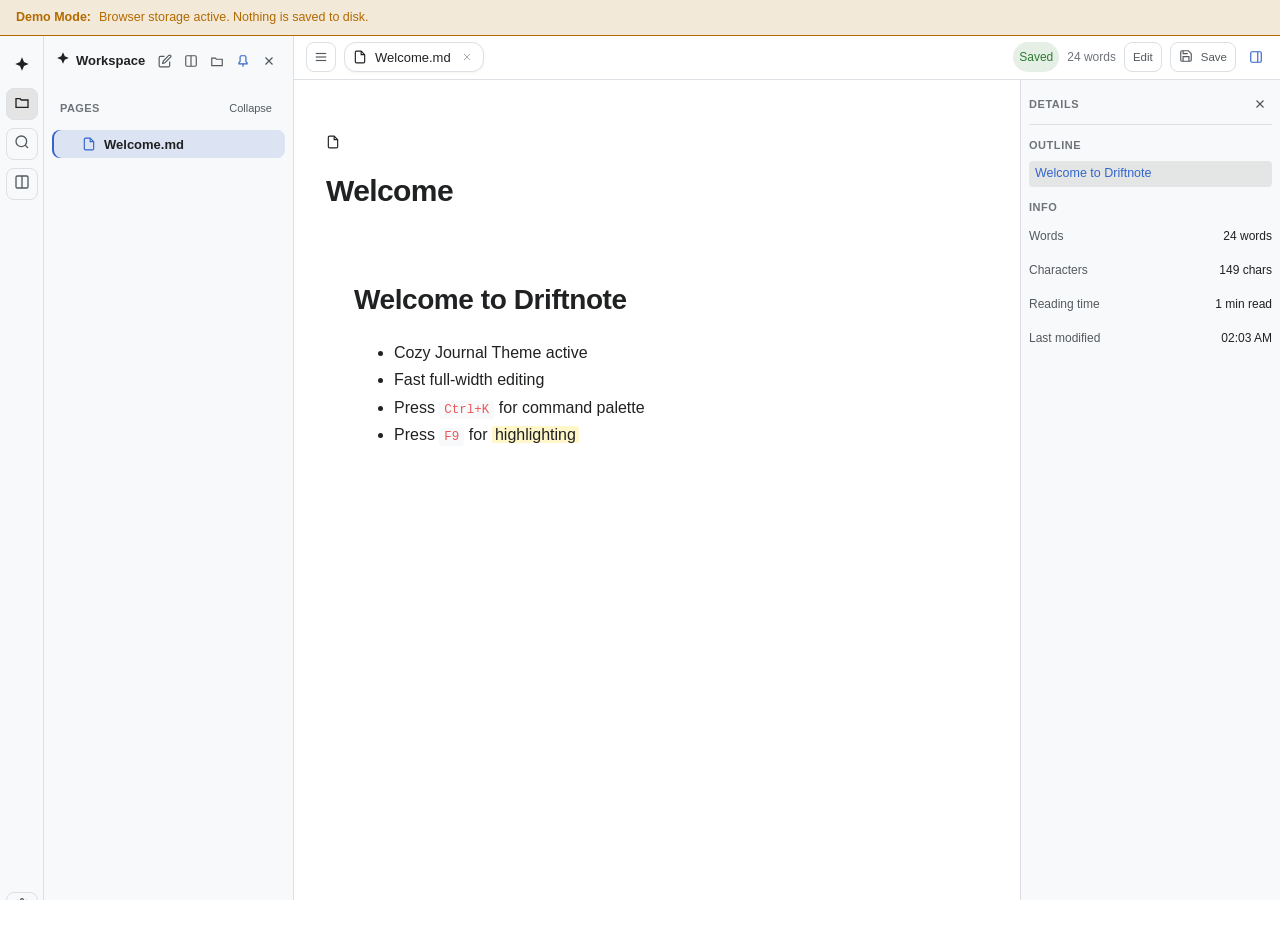
==== commit ef4e475b: "round B: svg icons, rounder corners" ====
--- a/src/index.html
+++ b/src/index.html
@@ -198,7 +198,7 @@
             </select>
             <input type="range" id="tb-width" min="1" max="6" value="2" title="Border width">
             <div class="tb-colors">
-              <button data-c="" class="tb-swatch tb-none" title="No color">∅</button>
+              <button data-c="" class="tb-swatch tb-none" title="No color"><svg width="1em" height="1em" viewBox="0 0 24 24" fill="none" stroke="currentColor" stroke-width="2" stroke-linecap="round" aria-hidden="true"><circle cx="12" cy="12" r="8"/><line x1="6" y1="18" x2="18" y2="6"/></svg></button>
               <button data-c="1" class="tb-swatch" style="background:var(--c-1)" title="Red"></button>
               <button data-c="2" class="tb-swatch" style="background:var(--c-2)" title="Orange"></button>
               <button data-c="3" class="tb-swatch" style="background:var(--c-3)" title="Yellow"></button>
--- a/src/style.css
+++ b/src/style.css
@@ -2639,3 +2639,15 @@
   color: var(--acc);
   font-weight: 500;
 }
+
+/* VISUAL TUNING v1.2 corners (delete this block to undo) */
+:root { --r-xs: 4px; --r-sm: 8px; --r-md: 12px; --r-lg: 16px; --r-full: 999px; }
+.btn-primary, .btn-danger, .btn-save, .btn-notion-sm, .btn-icon-sm, .btn-section-action, .pill-btn, .theme-choice-btn, .welcome-link, .rail-btn, .tab-drawer-toggle, .row-more-btn, .toast-action-btn, .menu-item { border-radius: var(--r-sm); }
+.tree-row, .modal-input, #modal-input { border-radius: var(--r-sm); }
+.tab-pill { border-radius: var(--r-md); }
+.card-toolbar, .row-popover-menu, .rail-tooltip, .outline-dropdown, .welcome-card, .canvas-minimap { border-radius: var(--r-md); }
+.canvas-minimap { overflow: hidden; }
+.modal-card, .settings-card, .shortcuts-card, .palette-card { border-radius: var(--r-lg); }
+.status-badge, .pill-meta, .outline-pill { border-radius: var(--r-full); }
+#pv img, #pv pre { border-radius: var(--r-md); }
+.node, .node::before { border-radius: var(--r-md); }
